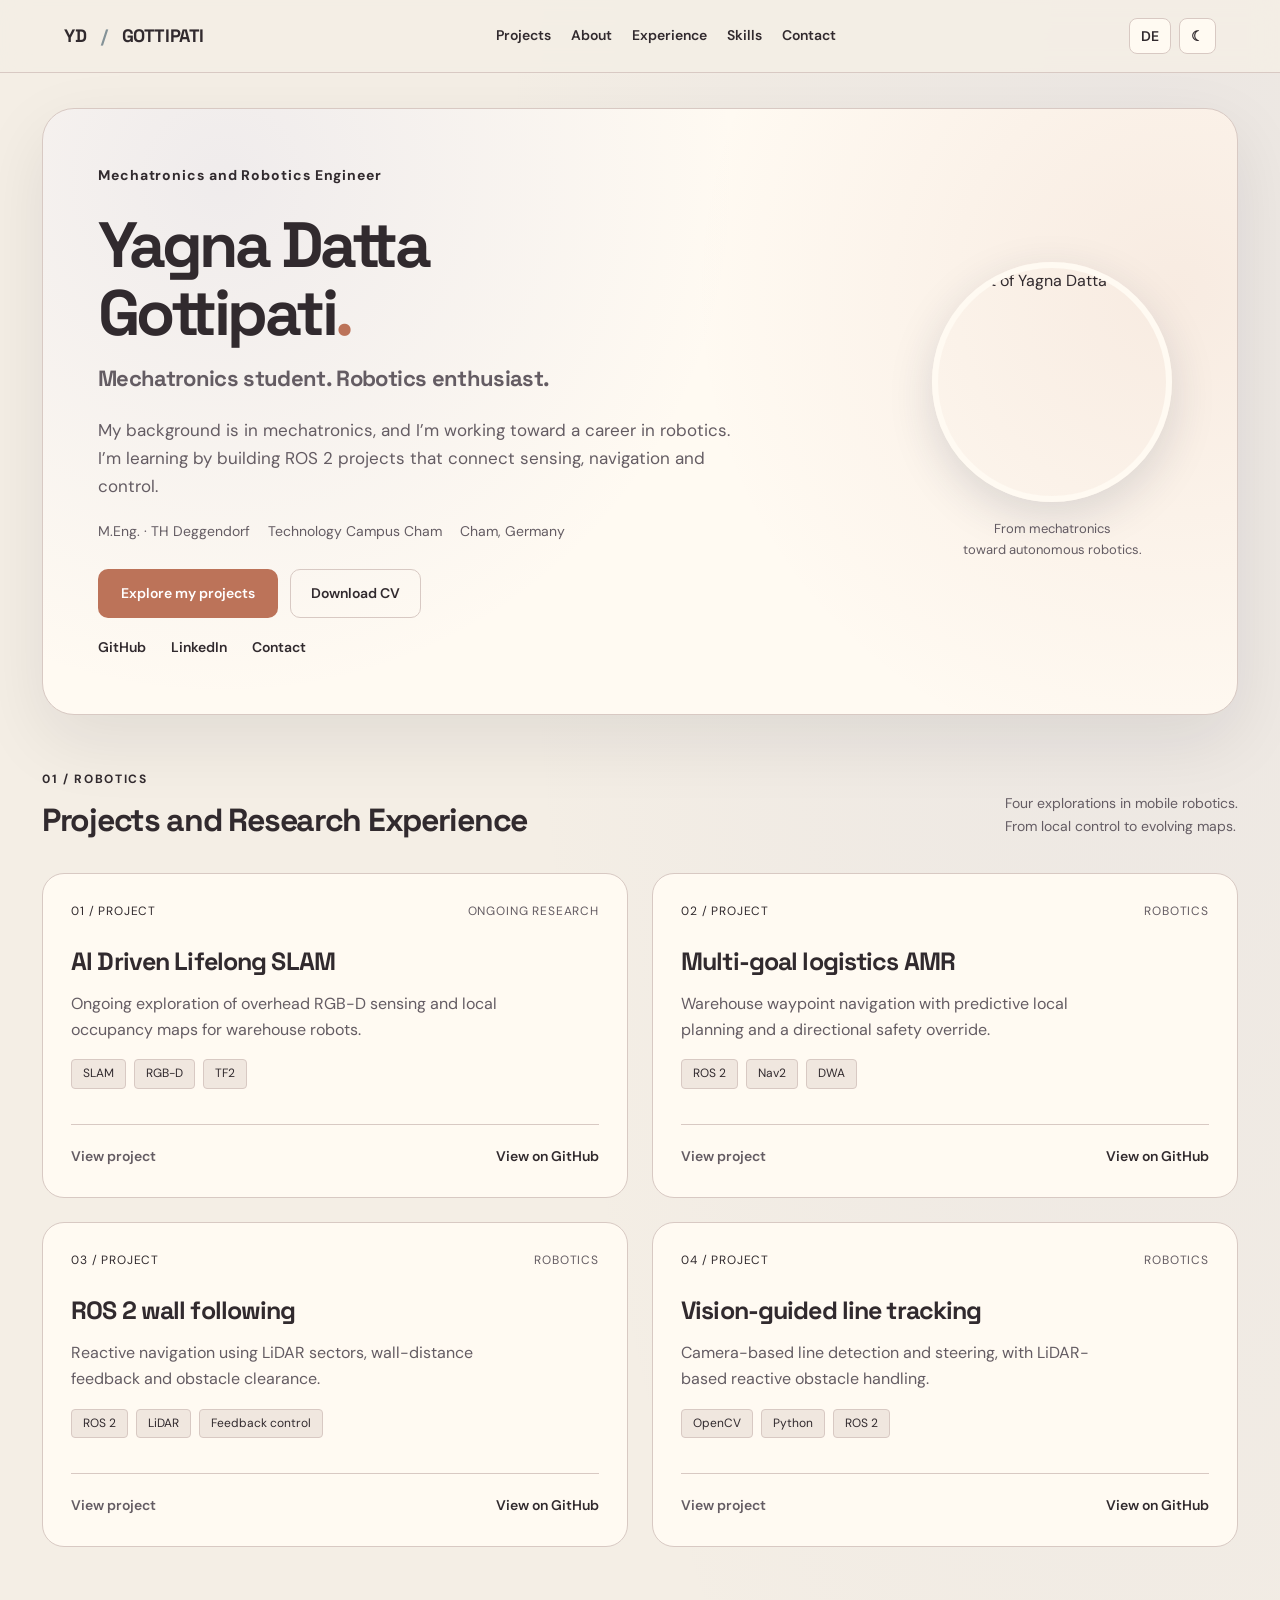
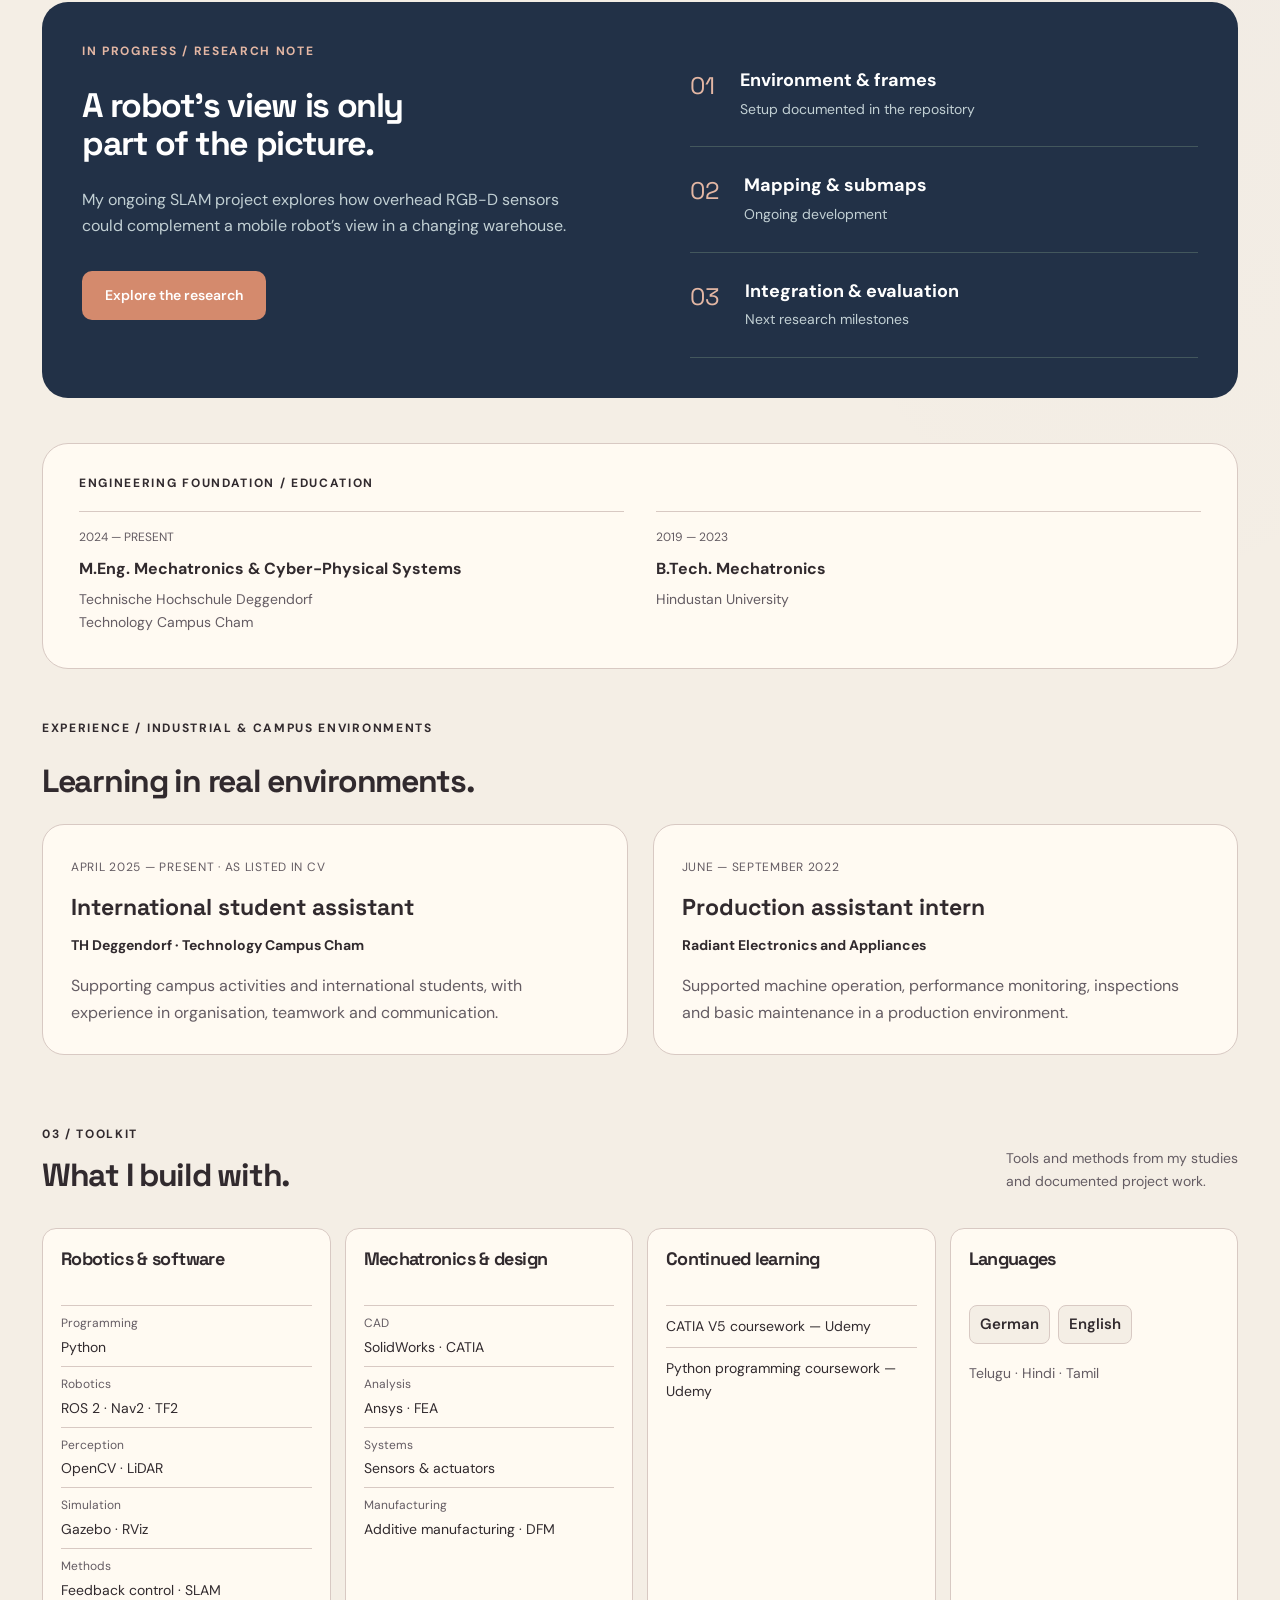
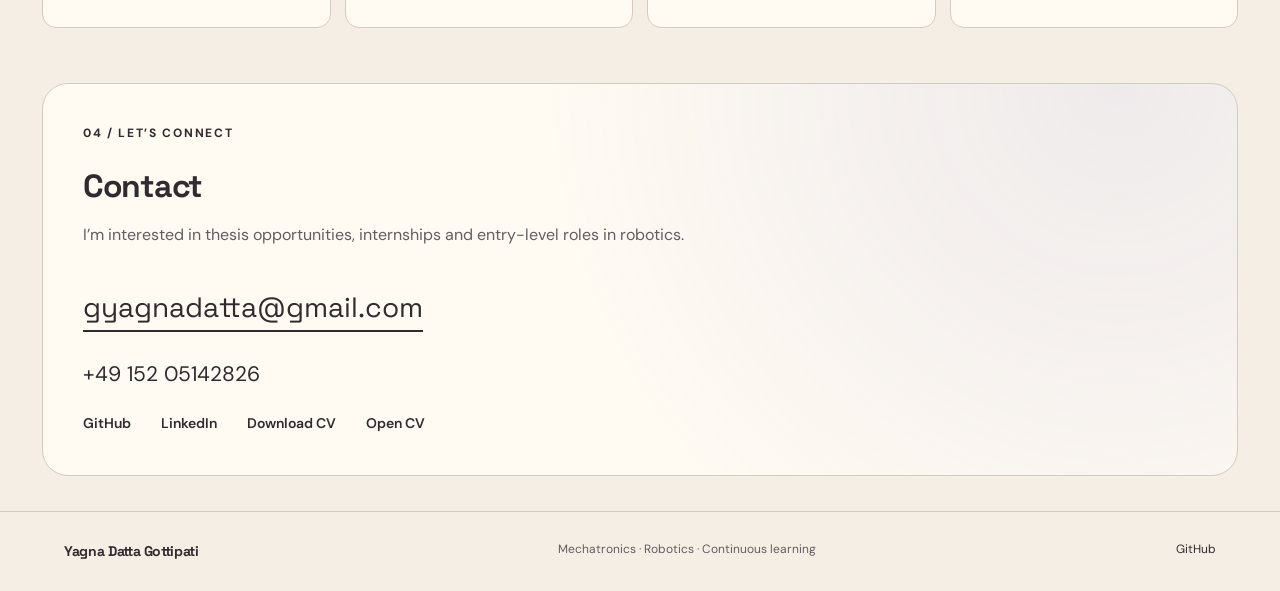
==== index.html @ 849a70ae "Add files via upload" ====
<!doctype html>
<html lang="en"><head><meta charset="utf-8"><meta name="viewport" content="width=device-width,initial-scale=1"><title>Mechatronics &amp; Robotics | Yagna Datta Gottipati</title><meta name="description" content="Mechatronics and robotics portfolio of Yagna Datta Gottipati. Explore ROS 2 navigation, vision-guided control and ongoing SLAM research."><link rel="stylesheet" href="/style.css"><link rel="icon" href="data:image/svg+xml,%3Csvg%20xmlns='http://www.w3.org/2000/svg'%20viewBox='0%200%2032%2032'%3E%3Crect%20width='32'%20height='32'%20rx='8'%20fill='%2318272c'/%3E%3Cpath%20d='M8%208l8%2010%208-10M16%2018v7'%20fill='none'%20stroke='%23b6f34b'%20stroke-width='3'/%3E%3C/svg%3E"></head><body><a class="skip" href="#main">Skip to content</a><header><a class="brand" href="/">YD<span> / </span>GOTTIPATI</a><nav aria-label="Main navigation"><a href="/#work">Projects</a><a href="/#about">About</a><a href="/#experience">Experience</a><a href="/#skills">Skills</a><a href="/#contact">Contact</a><a class="cv" href="/assets/yagna-datta-cv.pdf" download="Yagna-Datta-Gottipati-CV.pdf" target="_blank" rel="noopener">Download CV</a></nav><div class="preferences"><button type="button" id="language" aria-label="Switch language">DE</button><button type="button" id="theme" aria-label="Switch colour theme">☾</button></div></header><main id="main"><section class="hero" id="home"><div class="hero-copy"><p class="eyebrow">Mechatronics and Robotics Engineer</p><h1>Yagna Datta<br>Gottipati<span class="hero-period">.</span></h1><h2 class="role">Mechatronics student. Robotics enthusiast.</h2><p class="intro">My background is in mechatronics, and I’m working toward a career in robotics. I’m learning by building ROS 2 projects that connect sensing, navigation and control.</p><div class="hero-facts"><span>M.Eng. · TH Deggendorf</span><span>Technology Campus Cham</span><span>Cham, Germany</span></div><div class="hero-actions"><a class="button" href="#work">Explore my projects</a><a class="outline-button" href="/assets/yagna-datta-cv.pdf" download="Yagna-Datta-Gottipati-CV.pdf" target="_blank" rel="noopener">Download CV</a></div><div class="social-row"><a href="https://github.com/YAGNADATTA25" target="_blank" rel="noopener">GitHub</a><a href="https://de.linkedin.com/in/yagna-datta-gottipati-1091b8241" target="_blank" rel="noopener">LinkedIn</a><a href="#contact">Contact</a></div></div><div class="portrait-wrap"><div class="portrait-frame"><img class="portrait" src="/assets/portrait-new.jpg" alt="Portrait of Yagna Datta Gottipati"></div><p>From mechatronics<br>toward autonomous robotics.</p></div></section><section class="work section" id="work"><div class="section-head"><div><p class="eyebrow">01 / ROBOTICS</p><h2>Projects and Research Experience</h2></div><p>Four explorations in mobile robotics.<br>From local control to evolving maps.</p></div><div class="project-grid"><article class="project"><div class="project-top"><span class="number">01 / PROJECT</span><span class="kind">ONGOING RESEARCH</span></div><h3>AI Driven Lifelong SLAM</h3><p>Ongoing exploration of overhead RGB-D sensing and local occupancy maps for warehouse robots.</p><div class="tags"><span>SLAM</span><span>RGB-D</span><span>TF2</span></div><div class="project-bottom"><a class="project-detail-link" href="/lifelong-slam.html">View project</a><a class="github-link" href="https://github.com/YAGNADATTA25/lifelong-slam-ai-warehouse" target="_blank" rel="noopener">View on GitHub</a></div></article><article class="project"><div class="project-top"><span class="number">02 / PROJECT</span><span class="kind">ROBOTICS</span></div><h3>Multi-goal logistics AMR</h3><p>Warehouse waypoint navigation with predictive local planning and a directional safety override.</p><div class="tags"><span>ROS 2</span><span>Nav2</span><span>DWA</span></div><div class="project-bottom"><a class="project-detail-link" href="/logistics-amr.html">View project</a><a class="github-link" href="https://github.com/YAGNADATTA25/Multi-Goal-Logistics-AMR-with-Hybrid-Predictive-DWA-and-Directional-Safety-Reflex-Loops." target="_blank" rel="noopener">View on GitHub</a></div></article><article class="project"><div class="project-top"><span class="number">03 / PROJECT</span><span class="kind">ROBOTICS</span></div><h3>ROS 2 wall following</h3><p>Reactive navigation using LiDAR sectors, wall-distance feedback and obstacle clearance.</p><div class="tags"><span>ROS 2</span><span>LiDAR</span><span>Feedback control</span></div><div class="project-bottom"><a class="project-detail-link" href="/wall-following.html">View project</a><a class="github-link" href="https://github.com/YAGNADATTA25/ROS2-WALL-FOLLOWING-WITH-ASYMMETRIC-ANGULAR-SHEILDING" target="_blank" rel="noopener">View on GitHub</a></div></article><article class="project"><div class="project-top"><span class="number">04 / PROJECT</span><span class="kind">ROBOTICS</span></div><h3>Vision-guided line tracking</h3><p>Camera-based line detection and steering, with LiDAR-based reactive obstacle handling.</p><div class="tags"><span>OpenCV</span><span>Python</span><span>ROS 2</span></div><div class="project-bottom"><a class="project-detail-link" href="/line-tracking.html">View project</a><a class="github-link" href="https://github.com/YAGNADATTA25/autonomous-line-tracking-vision-robot" target="_blank" rel="noopener">View on GitHub</a></div></article></div></section><section class="research section"><div><p class="eyebrow">IN PROGRESS / RESEARCH NOTE</p><h2>A robot’s view is only<br>part of the picture.</h2><p>My ongoing SLAM project explores how overhead RGB-D sensors could complement a mobile robot’s view in a changing warehouse.</p><a class="button light" href="/lifelong-slam.html">Explore the research</a></div><div class="roadmap"><div><span>01</span><p><b>Environment &amp; frames</b><small>Setup documented in the repository</small></p></div><div><span>02</span><p><b>Mapping &amp; submaps</b><small>Ongoing development</small></p></div><div><span>03</span><p><b>Integration &amp; evaluation</b><small>Next research milestones</small></p></div></div></section><section class="about section education-only" id="about"><p class="eyebrow">ENGINEERING FOUNDATION / EDUCATION</p><div class="education"><div><span>2024 — PRESENT</span><b>M.Eng. Mechatronics &amp; Cyber-Physical Systems</b><p>Technische Hochschule Deggendorf<br>Technology Campus Cham</p></div><div><span>2019 — 2023</span><b>B.Tech. Mechatronics</b><p>Hindustan University</p></div></div></section><section class="experience section" id="experience"><p class="eyebrow">EXPERIENCE / INDUSTRIAL &amp; CAMPUS ENVIRONMENTS</p><h2>Learning in real environments.</h2><div class="experience-grid"><article><span class="experience-date">APRIL 2025 — PRESENT · AS LISTED IN CV</span><h3>International student assistant</h3><b>TH Deggendorf · Technology Campus Cham</b><p>Supporting campus activities and international students, with experience in organisation, teamwork and communication.</p></article><article><span class="experience-date">JUNE — SEPTEMBER 2022</span><h3>Production assistant intern</h3><b>Radiant Electronics and Appliances</b><p>Supported machine operation, performance monitoring, inspections and basic maintenance in a production environment.</p></article></div></section><section class="skills section" id="skills"><div class="section-head"><div><p class="eyebrow">03 / TOOLKIT</p><h2>What I build with.</h2></div><p>Tools and methods from my studies<br>and documented project work.</p></div><div class="skill-grid"><div><h3>Robotics &amp; software</h3><dl class="tool-list"><div><dt>Programming</dt><dd>Python</dd></div><div><dt>Robotics</dt><dd>ROS 2 · Nav2 · TF2</dd></div><div><dt>Perception</dt><dd>OpenCV · LiDAR</dd></div><div><dt>Simulation</dt><dd>Gazebo · RViz</dd></div><div><dt>Methods</dt><dd>Feedback control · SLAM</dd></div></dl></div><div><h3>Mechatronics &amp; design</h3><dl class="tool-list"><div><dt>CAD</dt><dd>SolidWorks · CATIA</dd></div><div><dt>Analysis</dt><dd>Ansys · FEA</dd></div><div><dt>Systems</dt><dd>Sensors &amp; actuators</dd></div><div><dt>Manufacturing</dt><dd>Additive manufacturing · DFM</dd></div></dl></div><div><h3>Continued learning</h3><ul class="learning-list"><li>CATIA V5 coursework — Udemy</li><li>Python programming coursework — Udemy</li></ul></div><div><h3>Languages</h3><div class="primary-languages"><span>German</span><span>English</span></div><p class="other-languages">Telugu · Hindi · Tamil</p></div></div></section><section class="contact section" id="contact"><p class="eyebrow">04 / LET’S CONNECT</p><h2>Contact</h2><p>I’m interested in thesis opportunities, internships and entry-level roles in robotics.</p><a class="email" href="mailto:gyagnadatta@gmail.com">gyagnadatta@gmail.com</a><a class="phone" href="tel:+4915205142826">+49 152 05142826</a><div class="contact-links"><a href="https://github.com/YAGNADATTA25" target="_blank" rel="noopener">GitHub</a><a href="https://de.linkedin.com/in/yagna-datta-gottipati-1091b8241" target="_blank" rel="noopener">LinkedIn</a><a href="/assets/yagna-datta-cv.pdf" download="Yagna-Datta-Gottipati-CV.pdf" target="_blank" rel="noopener">Download CV</a><a href="/assets/yagna-datta-cv.pdf" target="_blank" rel="noopener">Open CV</a></div></section></main><footer><a class="brand" href="/">Yagna Datta Gottipati</a><span>Mechatronics · Robotics · Continuous learning</span><a href="https://github.com/YAGNADATTA25" target="_blank" rel="noopener">GitHub</a></footer><script src="/preferences.js"></script></body></html>
---- style.css ----
@import url('https://fonts.googleapis.com/css2?family=DM+Sans:wght@400;500;600;700&family=Space+Grotesk:wght@400;500;600;700&display=swap');
:root{--ink:#18272c;--muted:#536369;--lime:#b6f34b;--line:#d6dfe1;--paper:#f8fafb}*{box-sizing:border-box}html{scroll-behavior:smooth;scroll-padding-top:90px}body{margin:0;background:var(--paper);color:var(--ink);font:16px/1.65 'DM Sans',sans-serif}a{color:inherit;text-decoration:none}a:focus-visible,video:focus-visible{outline:3px solid #528800;outline-offset:6px}h1,h2,h3,.brand{font-family:'Space Grotesk',sans-serif}h1,h2,h3,p{margin-top:0}header{display:flex;align-items:center;justify-content:space-between;padding:25px 5%;border-bottom:1px solid var(--line);background:var(--paper)}.brand{font-weight:700;letter-spacing:-.04em;font-size:18px}.brand span{color:#849297;margin:0 10px}nav{display:flex;gap:30px;align-items:center;font-size:14px;font-weight:600}nav a:hover,.text-link:hover,.contact-links a:hover{color:#527d15}.cv{border:1px solid var(--ink);padding:10px 18px;border-radius:5px}.hero{display:grid;grid-template-columns:1.05fr 1fr;gap:7%;padding:65px 5% 55px;max-width:1600px;margin:auto}.eyebrow{font-size:12px;letter-spacing:.14em;font-weight:700;margin-bottom:25px}.hero h1{font-size:clamp(64px,7.2vw,116px);line-height:.97;letter-spacing:-.075em;margin:0 0 30px}.hero h1 span{background:var(--lime);padding:0 13px 6px;margin-left:-13px}.intro{max-width:460px;color:var(--muted);font-size:18px}.hero-actions{display:flex;gap:28px;align-items:center;margin:30px 0}.button{display:inline-block;background:var(--ink);color:white;padding:13px 23px;border-radius:5px;font-size:14px;font-weight:600}.button:hover{background:#34474e}.text-link{font-size:14px;font-weight:600;border-bottom:1px solid}.location{font-size:13px;color:var(--muted);margin:30px 0 0}.hero-media{align-self:center;border:1px solid var(--line);background:#fff;border-radius:8px;overflow:hidden;transform:rotate(-2deg);box-shadow:12px 16px 0 #e8eef0}.media-label,.media-foot{display:flex;justify-content:space-between;font-size:12px;letter-spacing:.06em;font-weight:600;padding:18px}.image-link{display:block;position:relative}.image-link img{display:block;width:100%;aspect-ratio:1.3;object-fit:cover}.image-caption{background:var(--ink);color:white;display:flex;justify-content:space-between;gap:10px;padding:17px;font-size:14px}.image-caption b{font-size:12px;color:var(--lime)}.discipline-strip{border-top:1px solid var(--line);border-bottom:1px solid var(--line);display:flex;justify-content:space-around;gap:20px;padding:20px 5%;font-size:12px;font-weight:700;letter-spacing:.13em}.section{padding:85px 5%;max-width:1600px;margin:auto}.section-head{display:flex;justify-content:space-between;align-items:end;margin-bottom:35px;gap:30px}.section-head .eyebrow{margin-bottom:13px}h2{font-size:clamp(32px,4vw,54px);line-height:1.1;letter-spacing:-.055em;margin-bottom:25px}.section-head h2{margin-bottom:0}.section-head>p{font-size:15px;color:var(--muted);margin:0}.project-grid{display:grid;grid-template-columns:1fr 1fr;gap:24px}.project{padding:32px;background:white;border:1px solid var(--line);border-radius:7px;transition:transform .2s,border-color .2s}.project:hover{transform:translateY(-5px);border-color:var(--ink)}.project-top{display:flex;justify-content:space-between;gap:15px;font-size:12px;letter-spacing:.07em;margin-bottom:45px}.kind{color:var(--muted)}.project h3{font-size:32px;line-height:1.15;letter-spacing:-.05em;margin-bottom:15px}.project>p{color:var(--muted);max-width:440px}.tags{display:flex;flex-wrap:wrap;gap:8px}.tags span{font-size:12px;padding:4px 11px;background:#eef3f4;border-radius:4px}.project-bottom{display:flex;justify-content:space-between;gap:15px;border-top:1px solid var(--line);margin-top:35px;padding-top:20px;font-size:14px}.project-bottom>span{white-space:nowrap}.research{background:var(--ink);color:white;display:grid;grid-template-columns:1.1fr 1fr;gap:12%;max-width:none}.research .eyebrow{color:var(--lime)}.research p:not(.eyebrow){color:#c2d0d4;max-width:490px}.light{background:var(--lime);color:var(--ink);margin-top:15px}.light:hover{background:#c9ff79}.roadmap{align-self:center}.roadmap>div{display:flex;gap:25px;padding:24px 0;border-bottom:1px solid #43575d}.roadmap>div>span{color:var(--lime);font-family:'Space Grotesk';font-size:24px}.roadmap p{margin:0}.roadmap b{display:block;color:white;font-size:18px}.roadmap small{font-size:14px}.about{display:grid;grid-template-columns:1fr 1fr;gap:8%;border-bottom:1px solid var(--line)}.about h2 span{color:#657980}.large-copy{font-size:20px;line-height:1.6}.about p:not(.large-copy):not(.eyebrow){color:var(--muted)}.education{margin-top:35px}.education>div{padding:18px 0;border-top:1px solid var(--line)}.education span{display:block;font-size:12px;color:var(--muted);margin-bottom:8px}.education b{display:block;font-size:16px}.education p{font-size:14px;margin:5px 0 0}.skill-grid{display:grid;grid-template-columns:repeat(3,1fr);gap:35px}.skill-grid>div{border-top:2px solid var(--ink);padding-top:22px}.skill-grid h3{font-size:21px;letter-spacing:-.035em}.skill-grid p{color:var(--muted);font-size:15px}.contact{background:#e9f0f2;max-width:none}.contact h2{font-size:clamp(42px,5.5vw,78px)}.contact h2 span{color:#60787e}.contact>p:not(.eyebrow){color:var(--muted)}.email{display:inline-block;font-family:'Space Grotesk';font-size:clamp(19px,3vw,35px);border-bottom:2px solid var(--ink);margin:20px 0}.contact-links{display:flex;gap:30px;margin-top:20px;font-size:14px;font-weight:600}footer{padding:28px 5%;display:flex;justify-content:space-between;gap:20px;font-size:12px;border-top:1px solid var(--line)}footer .brand{font-size:14px}footer>span{color:var(--muted)}.skip{position:absolute;top:-100px}.skip:focus{top:10px;left:10px;background:white;z-index:10;padding:15px}.detail{max-width:1200px;margin:auto;padding:50px 5% 70px}.back{display:inline-block;font-size:14px;border-bottom:1px solid;margin-bottom:60px}.detail h1{font-size:clamp(48px,6vw,82px);line-height:1.05;letter-spacing:-.065em;max-width:800px}.detail-intro{font-size:22px;max-width:760px;color:var(--muted)}.detail-body{display:grid;grid-template-columns:1.5fr 1fr;gap:10%;margin:65px 0}.detail-body h2,.demo h2,.note h2{font-size:30px;margin-top:35px}.detail-body p,.note p{color:var(--muted)}aside{align-self:start;background:#e9f0f2;padding:28px;border-radius:6px}aside h3{font-size:23px;line-height:1.2}.pipeline{padding:30px 0;border-block:1px solid var(--line)}.pipeline>div{display:grid;grid-template-columns:repeat(4,1fr);gap:15px}.pipeline>div>div{background:var(--ink);color:white;padding:20px;border-radius:4px}.pipeline span{display:block;color:var(--lime);font-size:12px;margin-bottom:15px}.pipeline b{font-size:14px}.demo{margin-top:50px}.demo video{width:100%;max-height:650px;background:var(--ink);border-radius:6px}.demo p{font-size:14px;color:var(--muted)}.note{max-width:750px;padding:25px 0}.detail-next{border-top:1px solid var(--line);margin-top:40px;padding-top:25px;font-weight:600}@media(prefers-reduced-motion:reduce){html{scroll-behavior:auto}.project{transition:none}}@media(min-width:1600px){.research,.contact{padding-inline:calc((100vw - 1440px)/2)}}@media(max-width:800px){header{padding:20px 5%;align-items:start;gap:15px}nav{gap:15px;flex-wrap:wrap;justify-content:end}.brand{font-size:14px;white-space:nowrap}.brand span{margin:0 3px}.cv{padding:6px 10px}.hero{grid-template-columns:1fr;padding-top:45px;gap:40px}.hero h1{font-size:80px}.hero-media{max-width:600px;width:95%;margin:auto;transform:none}.discipline-strip{flex-wrap:wrap;font-size:11px;gap:15px}.section{padding-block:55px}.section-head{display:block}.section-head>p{margin-top:20px}.project-grid,.research,.about,.detail-body{grid-template-columns:1fr}.project h3{font-size:29px}.project{padding:24px}.project-top{margin-bottom:30px}.project-bottom{font-size:12px}.research{gap:30px}.about{gap:20px}.skill-grid{grid-template-columns:1fr;gap:20px}.contact h2{font-size:48px}footer{flex-wrap:wrap}.detail-body{gap:20px;margin-top:35px}.pipeline>div{grid-template-columns:1fr 1fr}.detail h1{font-size:48px}.detail-intro{font-size:19px}}@media(max-width:400px){nav{font-size:12px;gap:10px}nav .cv{width:100%;text-align:center}.hero h1{font-size:68px}.media-label,.media-foot{font-size:10px}.image-caption{flex-direction:column}.project-bottom{flex-direction:column}.contact-links{gap:20px}}
/* Portrait-led design, adapted from the supplied reference. */
:root{--ink:#312a2e;--muted:#645c63;--lime:#bc7359;--line:#d8c9c3;--paper:#f4eee5;--surface:#fffaf2}body{background:radial-gradient(ellipse at 90% 5%,#8a8ec415,transparent 40%),var(--paper)}header{position:sticky;top:0;z-index:10;padding:18px max(5%,calc((100vw - 1200px)/2));background:color-mix(in srgb,var(--paper) 92%,transparent);backdrop-filter:blur(14px);gap:25px}.brand{letter-spacing:-.025em}nav{gap:20px}nav .cv{display:none}.preferences{display:flex;gap:8px}.preferences button{font:600 14px 'DM Sans';border:1px solid var(--line);background:var(--surface);color:var(--ink);padding:8px 11px;border-radius:8px;cursor:pointer}.preferences button:hover{border-color:var(--lime)}main:not(.detail){max-width:1240px;margin:auto;padding:35px 22px}.hero{grid-template-columns:1fr 260px;gap:50px;padding:55px;max-width:1200px;border:1px solid var(--line);border-radius:32px;box-shadow:0 25px 70px #12172216;background:radial-gradient(circle at 15% 12%,#8a8ec422,transparent 45%),radial-gradient(circle at 95% 30%,#bc73591c,transparent 40%),var(--surface)}.hero h1{font-size:clamp(44px,5vw,68px);line-height:1.06;letter-spacing:-.055em;margin-bottom:15px}.hero h1 span{background:none;padding:0;margin:0;color:var(--lime)}.role{font-size:22px;letter-spacing:-.03em;line-height:1.4;color:var(--muted);margin-bottom:22px}.intro{max-width:650px;font-size:17px}.hero-facts{display:flex;flex-wrap:wrap;gap:8px 18px;color:var(--muted);font-size:14px;margin-top:20px}.hero-actions{gap:12px;margin:26px 0 18px}.button{background:var(--lime);border-radius:10px}.button:hover{background:#a7624b}.outline-button{font-size:14px;font-weight:600;padding:12px 20px;border:1px solid var(--line);border-radius:10px}.social-row{display:flex;gap:25px;font-size:14px;font-weight:600}.portrait-wrap{align-self:center;text-align:center}.portrait{width:210px;height:210px;border-radius:50%;object-fit:cover;border:7px solid var(--surface);box-shadow:0 14px 45px #22314726}.portrait-wrap p{font-size:14px;color:var(--muted);margin:22px 0 0}.section{padding:55px 0;max-width:1200px}.section-head h2,h2{font-size:32px;letter-spacing:-.04em}.section-head>p{font-size:14px}.project{background:var(--surface);border-radius:22px;overflow:hidden;padding:28px}.project h3{font-size:25px;letter-spacing:-.035em}.project-top{margin-bottom:25px}.project-bottom{font-size:14px}.project-image{width:calc(100% + 56px);height:210px;object-fit:cover;margin:-28px -28px 25px}.tags span{background:#f0e7df;color:var(--ink);border:1px solid var(--line)}.research{padding:40px;border-radius:26px;background:#223147;margin:10px 0 45px;gap:50px}.research h2{font-size:34px}.research .eyebrow,.roadmap>div>span{color:#e4b7a4}.research .light{background:#d48a6d;color:#fff}.about{padding:40px;background:var(--surface);border:1px solid var(--line);border-radius:26px;gap:40px}.about h2{font-size:31px}.about h2 span{color:var(--lime)}.large-copy{font-size:18px}.experience{padding:50px 0 15px}.experience-grid{display:grid;grid-template-columns:1fr 1fr;gap:25px}.experience-grid article{background:var(--surface);padding:28px;border:1px solid var(--line);border-radius:22px}.experience-date{font-size:12px;color:var(--muted);letter-spacing:.06em}.experience-grid h3{font-size:23px;margin:15px 0 10px;line-height:1.2}.experience-grid b{font-size:14px}.experience-grid p{color:var(--muted);margin:15px 0 0}.skill-grid>div{background:var(--surface);padding:25px;border:1px solid var(--line);border-radius:18px}.skill-grid h3{font-size:21px}.contact{padding:40px;border:1px solid var(--line);border-radius:26px;background:radial-gradient(circle at 90% 0,#8a8ec425,transparent 50%),var(--surface)}.contact h2{font-size:42px}.contact h2 span{color:var(--lime)}.email{font-size:28px}.detail aside{background:var(--surface);border:1px solid var(--line);border-radius:18px}.pipeline>div>div{background:#223147}.pipeline span{color:#e4b7a4}html[data-theme=dark]{--ink:#f2eadf;--muted:#c3bdba;--lime:#d48a6d;--line:#334053;--paper:#101723;--surface:#182130;color-scheme:dark}html[data-theme=dark] .tags span{background:#1f2938}html[data-theme=dark] .contact h2 span,html[data-theme=dark] .about h2 span{color:#d48a6d}html[data-theme=dark] .button:hover{background:#a7624b}@media(max-width:1000px){header{flex-wrap:wrap;gap:12px}header nav{order:3;width:100%;justify-content:center;gap:25px}.preferences{margin-left:auto}.hero{grid-template-columns:1fr 200px;padding:38px;gap:25px}.portrait{width:180px;height:180px}}@media(max-width:700px){main:not(.detail){padding:22px 16px}.hero{display:flex;flex-direction:column-reverse;padding:30px 24px;gap:25px}.portrait-wrap p{display:none}.portrait{width:150px;height:150px}.hero h1{font-size:44px}.hero .eyebrow{font-size:11px;line-height:1.7}.hero-actions{flex-wrap:wrap}.hero-facts{display:block}.hero-facts span{display:block}.section{padding:40px 0}.about,.research,.contact{padding:28px;margin-block:20px}.experience-grid{grid-template-columns:1fr}.contact h2{font-size:36px}.email{font-size:20px}header nav{gap:16px;font-size:13px}.preferences button{padding:6px 10px}.project-bottom{flex-direction:column}.skill-grid{gap:16px}.portrait-wrap{align-self:center}.hero-copy{width:100%}}
.portrait{object-position:center 20%;height:230px;width:230px}.project{cursor:default}.project:hover{transform:none}.project-bottom a{font-weight:600;border-bottom:1px solid transparent}.project-bottom a:hover{border-color:currentColor;color:var(--lime)}.project-detail-link{color:var(--muted)}.education-panel{align-self:start}.education-panel .education{margin-top:0}.tool-list{margin:0}.tool-list>div{padding:12px 0;border-top:1px solid var(--line)}.tool-list dt{font-size:13px;color:var(--muted);margin-bottom:5px}.tool-list dd{font-size:16px;margin:0;line-height:1.5}.skill-grid{grid-template-columns:1fr 1fr}.learning-list{list-style:none;padding:0;margin:0}.learning-list li{padding:12px 0;border-top:1px solid var(--line);font-size:16px}.primary-languages{display:flex;gap:12px;flex-wrap:wrap}.primary-languages span{background:var(--paper);border:1px solid var(--line);border-radius:8px;padding:10px 18px;font-size:18px;font-weight:600}.other-languages{margin:18px 0 0}.phone{display:block;font-size:21px;width:fit-content;margin:5px 0 20px}.phone:hover{color:var(--lime)}.project-context{color:var(--muted);font-size:16px;max-width:760px}.contact-links{flex-wrap:wrap}@media(max-width:700px){.skill-grid{grid-template-columns:1fr}.portrait{width:170px;height:170px}}
/* Final layout refinements */
.hero .eyebrow{font-size:14px;letter-spacing:.065em;text-transform:none}.portrait{display:block;width:230px;height:auto;aspect-ratio:896/1195;object-fit:contain;object-position:center;border-radius:22px;border:6px solid var(--surface);margin:auto}.portrait-wrap p{font-size:13px;margin-top:16px}.education-only{display:block;padding:30px 36px}.education-only .eyebrow{margin-bottom:18px}.education-only .education{display:grid;grid-template-columns:1fr 1fr;gap:32px;margin:0}.education-only .education>div{padding:16px 0 4px}.skill-grid{grid-template-columns:repeat(4,minmax(0,1fr));gap:14px}.skill-grid>div{padding:18px;border-radius:14px}.skill-grid h3{font-size:18px;line-height:1.3;min-height:46px;margin-bottom:12px}.tool-list>div{padding:8px 0}.tool-list dt{font-size:12px;margin-bottom:3px}.tool-list dd{font-size:14px}.learning-list li{font-size:14px;padding:9px 0}.primary-languages{gap:8px}.primary-languages span{font-size:15px;padding:6px 10px}.skill-grid .other-languages{font-size:14px}.contact h2{font-size:32px;margin-bottom:18px}.research{margin-top:0}.project-grid{align-items:stretch}@media(max-width:1000px){.skill-grid{grid-template-columns:repeat(2,minmax(0,1fr))}.skill-grid h3{min-height:0}.portrait{width:195px}}@media(max-width:700px){.portrait{width:180px;height:auto}.education-only{padding:24px}.education-only .education{grid-template-columns:1fr;gap:12px}.hero .eyebrow{font-size:13px}.skill-grid{grid-template-columns:repeat(2,minmax(0,1fr))}.skill-grid>div{padding:16px}.skill-grid h3{font-size:17px}}@media(max-width:430px){.skill-grid{grid-template-columns:1fr}.skill-grid h3{min-height:0}}
.portrait-frame{position:relative;width:240px;aspect-ratio:1;border-radius:50%;overflow:hidden;margin:0 auto;border:6px solid var(--surface);box-shadow:0 14px 45px #22314726}.portrait-frame .portrait{position:absolute;top:0;left:-22.58%;width:144.516%;max-width:none;height:auto;aspect-ratio:auto;object-fit:initial;object-position:initial;border:0;border-radius:0;margin:0;box-shadow:none}@media(max-width:1000px){.portrait-frame{width:210px}}@media(max-width:700px){.portrait-frame{width:190px}}
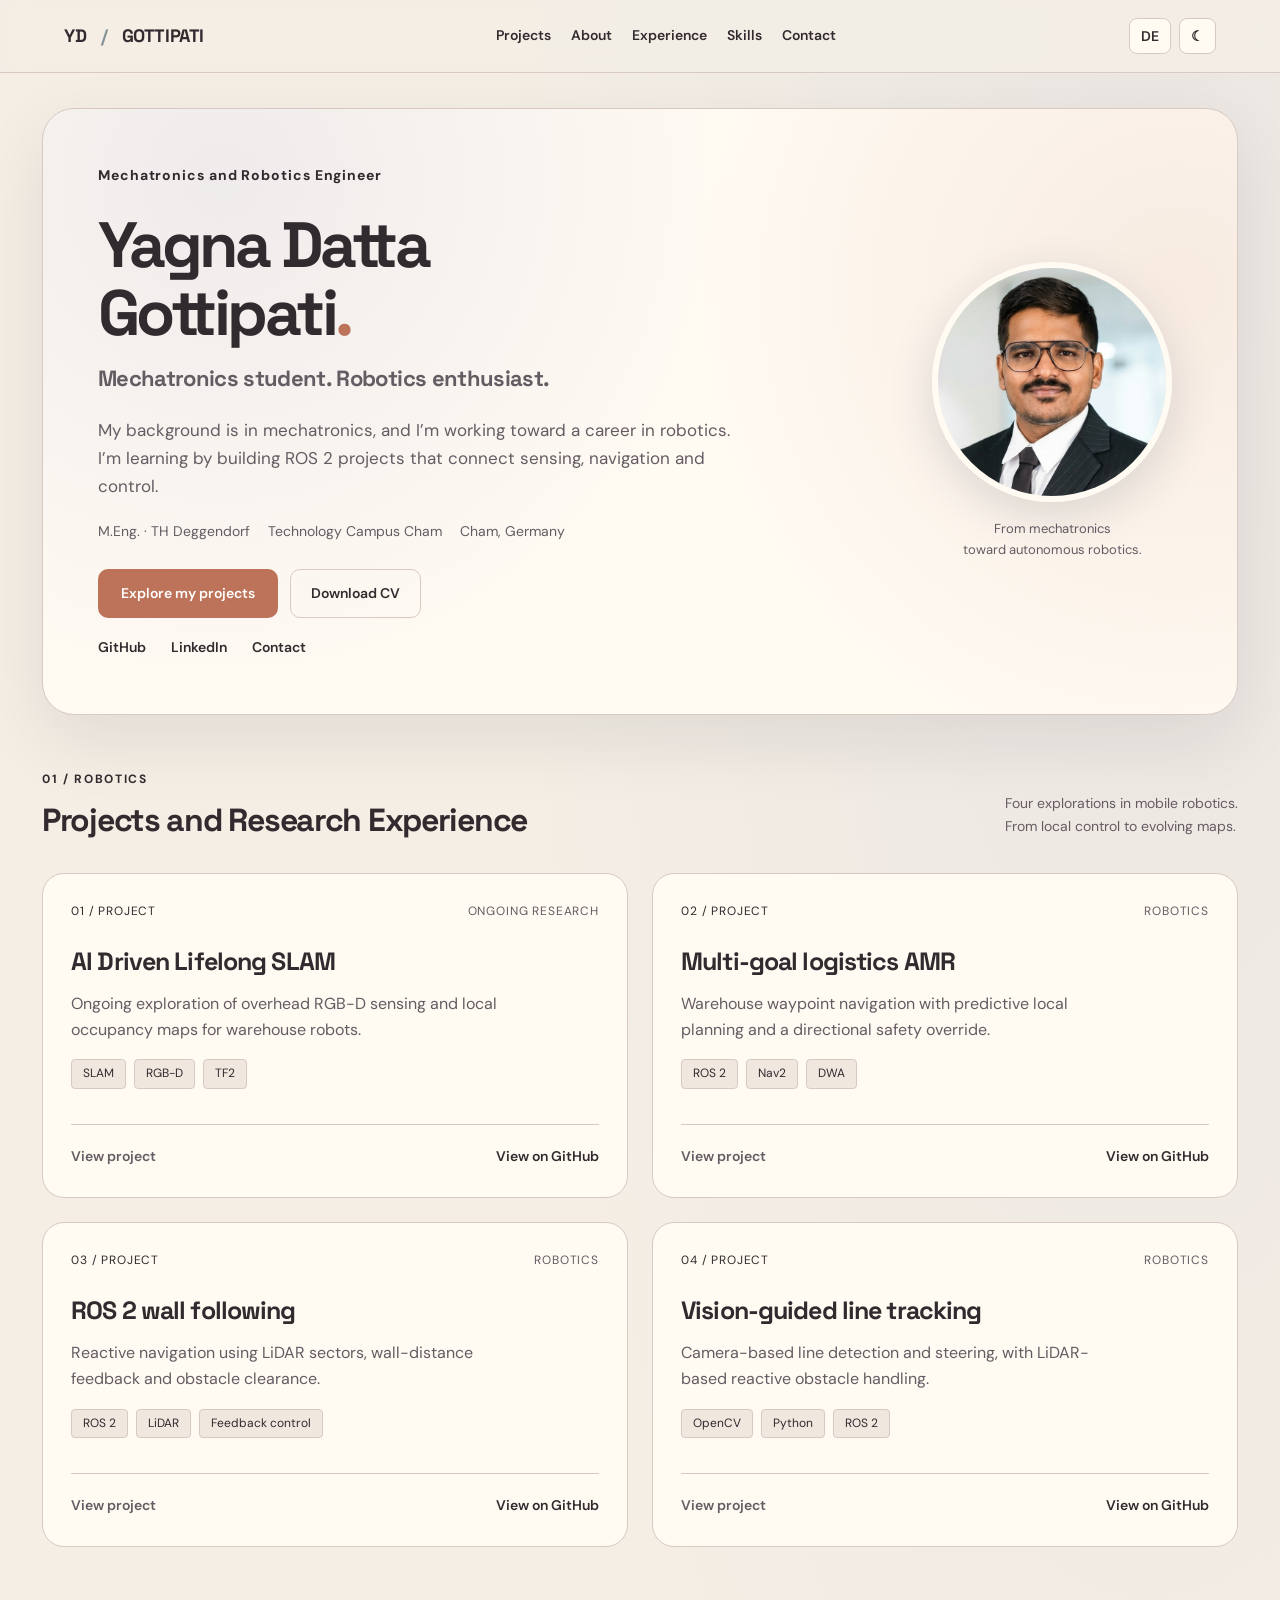
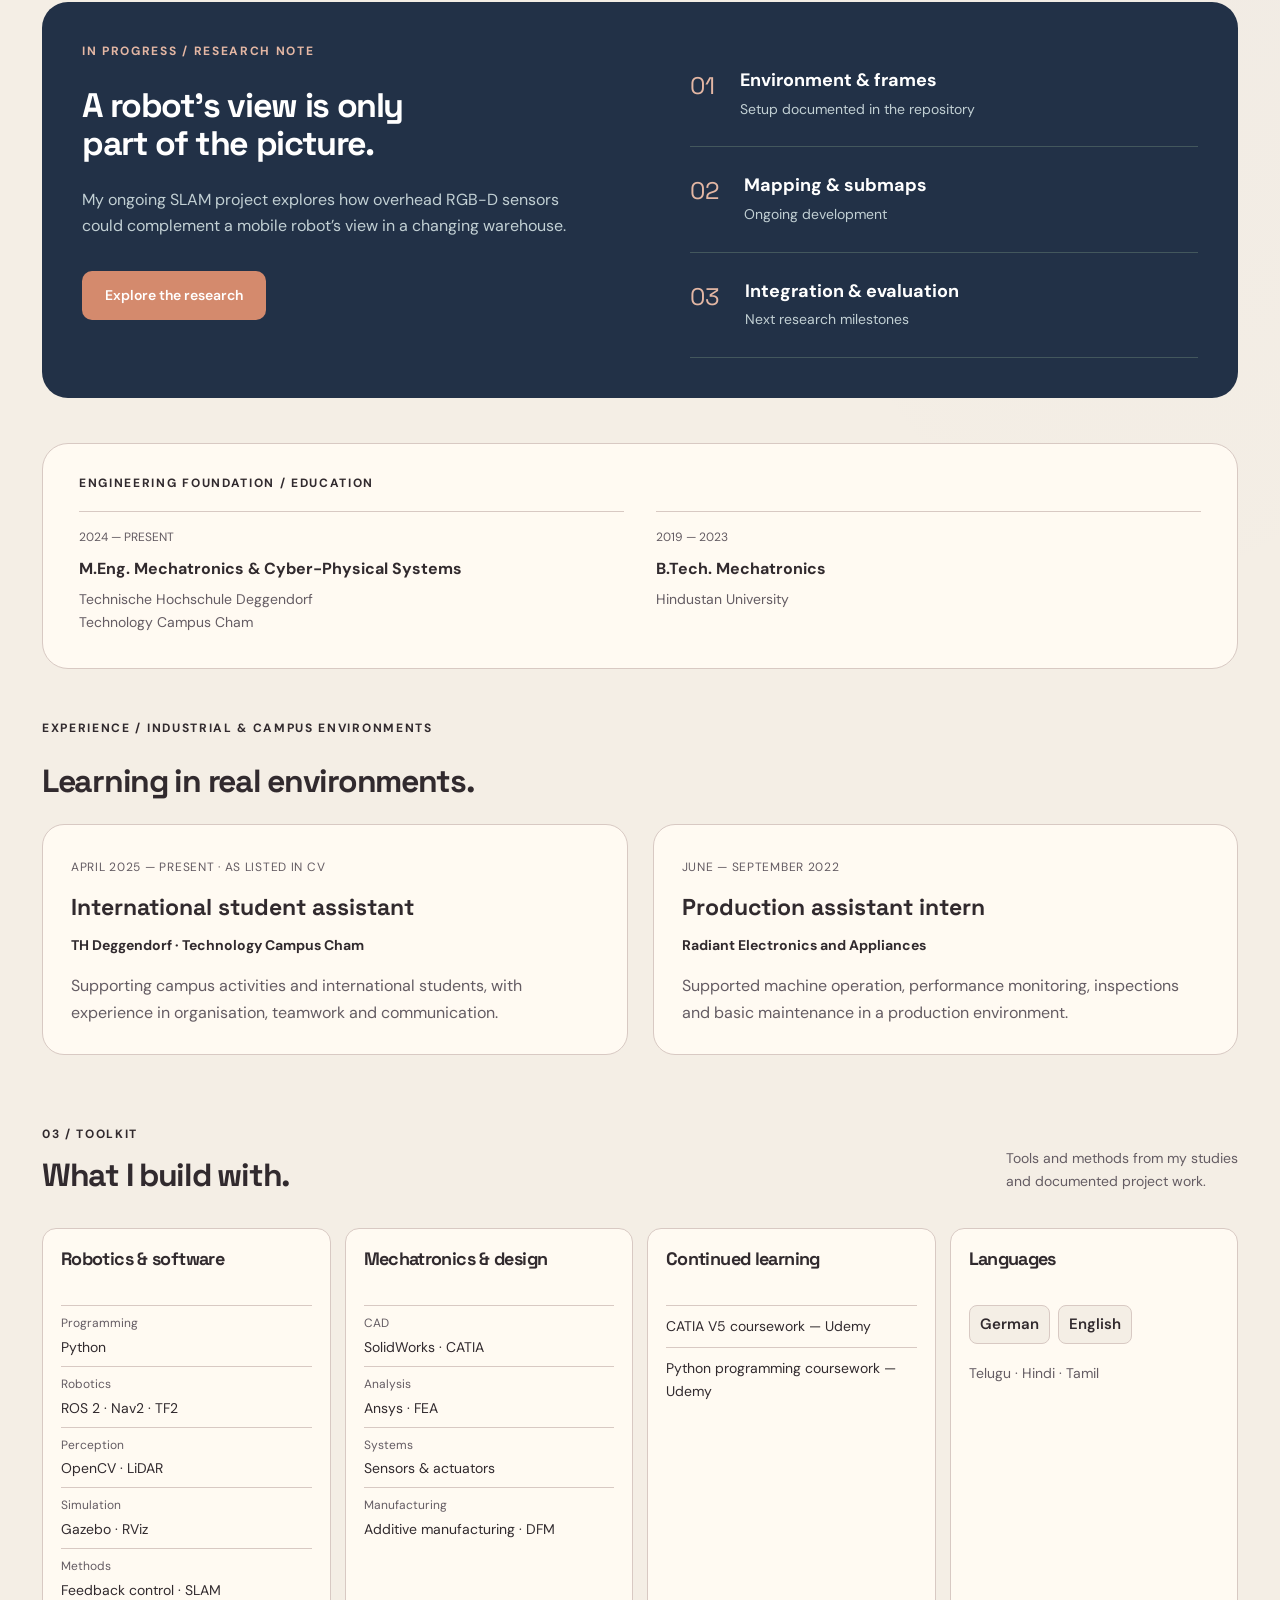
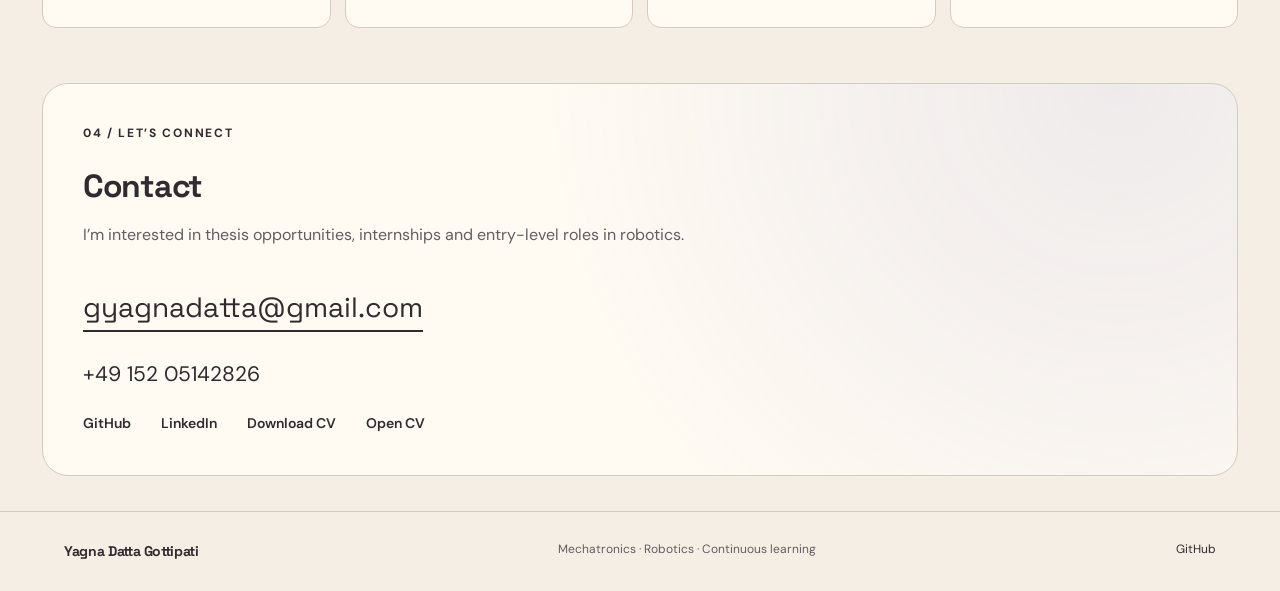
==== commit 49697fd9: "Fix media and CV links for uploaded file locations" ====
--- a/index.html
+++ b/index.html
@@ -1,2 +1,2 @@
 <!doctype html>
-<html lang="en"><head><meta charset="utf-8"><meta name="viewport" content="width=device-width,initial-scale=1"><title>Mechatronics &amp; Robotics | Yagna Datta Gottipati</title><meta name="description" content="Mechatronics and robotics portfolio of Yagna Datta Gottipati. Explore ROS 2 navigation, vision-guided control and ongoing SLAM research."><link rel="stylesheet" href="/style.css"><link rel="icon" href="data:image/svg+xml,%3Csvg%20xmlns='http://www.w3.org/2000/svg'%20viewBox='0%200%2032%2032'%3E%3Crect%20width='32'%20height='32'%20rx='8'%20fill='%2318272c'/%3E%3Cpath%20d='M8%208l8%2010%208-10M16%2018v7'%20fill='none'%20stroke='%23b6f34b'%20stroke-width='3'/%3E%3C/svg%3E"></head><body><a class="skip" href="#main">Skip to content</a><header><a class="brand" href="/">YD<span> / </span>GOTTIPATI</a><nav aria-label="Main navigation"><a href="/#work">Projects</a><a href="/#about">About</a><a href="/#experience">Experience</a><a href="/#skills">Skills</a><a href="/#contact">Contact</a><a class="cv" href="/assets/yagna-datta-cv.pdf" download="Yagna-Datta-Gottipati-CV.pdf" target="_blank" rel="noopener">Download CV</a></nav><div class="preferences"><button type="button" id="language" aria-label="Switch language">DE</button><button type="button" id="theme" aria-label="Switch colour theme">☾</button></div></header><main id="main"><section class="hero" id="home"><div class="hero-copy"><p class="eyebrow">Mechatronics and Robotics Engineer</p><h1>Yagna Datta<br>Gottipati<span class="hero-period">.</span></h1><h2 class="role">Mechatronics student. Robotics enthusiast.</h2><p class="intro">My background is in mechatronics, and I’m working toward a career in robotics. I’m learning by building ROS 2 projects that connect sensing, navigation and control.</p><div class="hero-facts"><span>M.Eng. · TH Deggendorf</span><span>Technology Campus Cham</span><span>Cham, Germany</span></div><div class="hero-actions"><a class="button" href="#work">Explore my projects</a><a class="outline-button" href="/assets/yagna-datta-cv.pdf" download="Yagna-Datta-Gottipati-CV.pdf" target="_blank" rel="noopener">Download CV</a></div><div class="social-row"><a href="https://github.com/YAGNADATTA25" target="_blank" rel="noopener">GitHub</a><a href="https://de.linkedin.com/in/yagna-datta-gottipati-1091b8241" target="_blank" rel="noopener">LinkedIn</a><a href="#contact">Contact</a></div></div><div class="portrait-wrap"><div class="portrait-frame"><img class="portrait" src="/assets/portrait-new.jpg" alt="Portrait of Yagna Datta Gottipati"></div><p>From mechatronics<br>toward autonomous robotics.</p></div></section><section class="work section" id="work"><div class="section-head"><div><p class="eyebrow">01 / ROBOTICS</p><h2>Projects and Research Experience</h2></div><p>Four explorations in mobile robotics.<br>From local control to evolving maps.</p></div><div class="project-grid"><article class="project"><div class="project-top"><span class="number">01 / PROJECT</span><span class="kind">ONGOING RESEARCH</span></div><h3>AI Driven Lifelong SLAM</h3><p>Ongoing exploration of overhead RGB-D sensing and local occupancy maps for warehouse robots.</p><div class="tags"><span>SLAM</span><span>RGB-D</span><span>TF2</span></div><div class="project-bottom"><a class="project-detail-link" href="/lifelong-slam.html">View project</a><a class="github-link" href="https://github.com/YAGNADATTA25/lifelong-slam-ai-warehouse" target="_blank" rel="noopener">View on GitHub</a></div></article><article class="project"><div class="project-top"><span class="number">02 / PROJECT</span><span class="kind">ROBOTICS</span></div><h3>Multi-goal logistics AMR</h3><p>Warehouse waypoint navigation with predictive local planning and a directional safety override.</p><div class="tags"><span>ROS 2</span><span>Nav2</span><span>DWA</span></div><div class="project-bottom"><a class="project-detail-link" href="/logistics-amr.html">View project</a><a class="github-link" href="https://github.com/YAGNADATTA25/Multi-Goal-Logistics-AMR-with-Hybrid-Predictive-DWA-and-Directional-Safety-Reflex-Loops." target="_blank" rel="noopener">View on GitHub</a></div></article><article class="project"><div class="project-top"><span class="number">03 / PROJECT</span><span class="kind">ROBOTICS</span></div><h3>ROS 2 wall following</h3><p>Reactive navigation using LiDAR sectors, wall-distance feedback and obstacle clearance.</p><div class="tags"><span>ROS 2</span><span>LiDAR</span><span>Feedback control</span></div><div class="project-bottom"><a class="project-detail-link" href="/wall-following.html">View project</a><a class="github-link" href="https://github.com/YAGNADATTA25/ROS2-WALL-FOLLOWING-WITH-ASYMMETRIC-ANGULAR-SHEILDING" target="_blank" rel="noopener">View on GitHub</a></div></article><article class="project"><div class="project-top"><span class="number">04 / PROJECT</span><span class="kind">ROBOTICS</span></div><h3>Vision-guided line tracking</h3><p>Camera-based line detection and steering, with LiDAR-based reactive obstacle handling.</p><div class="tags"><span>OpenCV</span><span>Python</span><span>ROS 2</span></div><div class="project-bottom"><a class="project-detail-link" href="/line-tracking.html">View project</a><a class="github-link" href="https://github.com/YAGNADATTA25/autonomous-line-tracking-vision-robot" target="_blank" rel="noopener">View on GitHub</a></div></article></div></section><section class="research section"><div><p class="eyebrow">IN PROGRESS / RESEARCH NOTE</p><h2>A robot’s view is only<br>part of the picture.</h2><p>My ongoing SLAM project explores how overhead RGB-D sensors could complement a mobile robot’s view in a changing warehouse.</p><a class="button light" href="/lifelong-slam.html">Explore the research</a></div><div class="roadmap"><div><span>01</span><p><b>Environment &amp; frames</b><small>Setup documented in the repository</small></p></div><div><span>02</span><p><b>Mapping &amp; submaps</b><small>Ongoing development</small></p></div><div><span>03</span><p><b>Integration &amp; evaluation</b><small>Next research milestones</small></p></div></div></section><section class="about section education-only" id="about"><p class="eyebrow">ENGINEERING FOUNDATION / EDUCATION</p><div class="education"><div><span>2024 — PRESENT</span><b>M.Eng. Mechatronics &amp; Cyber-Physical Systems</b><p>Technische Hochschule Deggendorf<br>Technology Campus Cham</p></div><div><span>2019 — 2023</span><b>B.Tech. Mechatronics</b><p>Hindustan University</p></div></div></section><section class="experience section" id="experience"><p class="eyebrow">EXPERIENCE / INDUSTRIAL &amp; CAMPUS ENVIRONMENTS</p><h2>Learning in real environments.</h2><div class="experience-grid"><article><span class="experience-date">APRIL 2025 — PRESENT · AS LISTED IN CV</span><h3>International student assistant</h3><b>TH Deggendorf · Technology Campus Cham</b><p>Supporting campus activities and international students, with experience in organisation, teamwork and communication.</p></article><article><span class="experience-date">JUNE — SEPTEMBER 2022</span><h3>Production assistant intern</h3><b>Radiant Electronics and Appliances</b><p>Supported machine operation, performance monitoring, inspections and basic maintenance in a production environment.</p></article></div></section><section class="skills section" id="skills"><div class="section-head"><div><p class="eyebrow">03 / TOOLKIT</p><h2>What I build with.</h2></div><p>Tools and methods from my studies<br>and documented project work.</p></div><div class="skill-grid"><div><h3>Robotics &amp; software</h3><dl class="tool-list"><div><dt>Programming</dt><dd>Python</dd></div><div><dt>Robotics</dt><dd>ROS 2 · Nav2 · TF2</dd></div><div><dt>Perception</dt><dd>OpenCV · LiDAR</dd></div><div><dt>Simulation</dt><dd>Gazebo · RViz</dd></div><div><dt>Methods</dt><dd>Feedback control · SLAM</dd></div></dl></div><div><h3>Mechatronics &amp; design</h3><dl class="tool-list"><div><dt>CAD</dt><dd>SolidWorks · CATIA</dd></div><div><dt>Analysis</dt><dd>Ansys · FEA</dd></div><div><dt>Systems</dt><dd>Sensors &amp; actuators</dd></div><div><dt>Manufacturing</dt><dd>Additive manufacturing · DFM</dd></div></dl></div><div><h3>Continued learning</h3><ul class="learning-list"><li>CATIA V5 coursework — Udemy</li><li>Python programming coursework — Udemy</li></ul></div><div><h3>Languages</h3><div class="primary-languages"><span>German</span><span>English</span></div><p class="other-languages">Telugu · Hindi · Tamil</p></div></div></section><section class="contact section" id="contact"><p class="eyebrow">04 / LET’S CONNECT</p><h2>Contact</h2><p>I’m interested in thesis opportunities, internships and entry-level roles in robotics.</p><a class="email" href="mailto:gyagnadatta@gmail.com">gyagnadatta@gmail.com</a><a class="phone" href="tel:+4915205142826">+49 152 05142826</a><div class="contact-links"><a href="https://github.com/YAGNADATTA25" target="_blank" rel="noopener">GitHub</a><a href="https://de.linkedin.com/in/yagna-datta-gottipati-1091b8241" target="_blank" rel="noopener">LinkedIn</a><a href="/assets/yagna-datta-cv.pdf" download="Yagna-Datta-Gottipati-CV.pdf" target="_blank" rel="noopener">Download CV</a><a href="/assets/yagna-datta-cv.pdf" target="_blank" rel="noopener">Open CV</a></div></section></main><footer><a class="brand" href="/">Yagna Datta Gottipati</a><span>Mechatronics · Robotics · Continuous learning</span><a href="https://github.com/YAGNADATTA25" target="_blank" rel="noopener">GitHub</a></footer><script src="/preferences.js"></script></body></html>+<html lang="en"><head><meta charset="utf-8"><meta name="viewport" content="width=device-width,initial-scale=1"><title>Mechatronics &amp; Robotics | Yagna Datta Gottipati</title><meta name="description" content="Mechatronics and robotics portfolio of Yagna Datta Gottipati. Explore ROS 2 navigation, vision-guided control and ongoing SLAM research."><link rel="stylesheet" href="/style.css"><link rel="icon" href="data:image/svg+xml,%3Csvg%20xmlns='http://www.w3.org/2000/svg'%20viewBox='0%200%2032%2032'%3E%3Crect%20width='32'%20height='32'%20rx='8'%20fill='%2318272c'/%3E%3Cpath%20d='M8%208l8%2010%208-10M16%2018v7'%20fill='none'%20stroke='%23b6f34b'%20stroke-width='3'/%3E%3C/svg%3E"></head><body><a class="skip" href="#main">Skip to content</a><header><a class="brand" href="/">YD<span> / </span>GOTTIPATI</a><nav aria-label="Main navigation"><a href="/#work">Projects</a><a href="/#about">About</a><a href="/#experience">Experience</a><a href="/#skills">Skills</a><a href="/#contact">Contact</a><a class="cv" href="/yagna-datta-cv.pdf" download="Yagna-Datta-Gottipati-CV.pdf" target="_blank" rel="noopener">Download CV</a></nav><div class="preferences"><button type="button" id="language" aria-label="Switch language">DE</button><button type="button" id="theme" aria-label="Switch colour theme">☾</button></div></header><main id="main"><section class="hero" id="home"><div class="hero-copy"><p class="eyebrow">Mechatronics and Robotics Engineer</p><h1>Yagna Datta<br>Gottipati<span class="hero-period">.</span></h1><h2 class="role">Mechatronics student. Robotics enthusiast.</h2><p class="intro">My background is in mechatronics, and I’m working toward a career in robotics. I’m learning by building ROS 2 projects that connect sensing, navigation and control.</p><div class="hero-facts"><span>M.Eng. · TH Deggendorf</span><span>Technology Campus Cham</span><span>Cham, Germany</span></div><div class="hero-actions"><a class="button" href="#work">Explore my projects</a><a class="outline-button" href="/yagna-datta-cv.pdf" download="Yagna-Datta-Gottipati-CV.pdf" target="_blank" rel="noopener">Download CV</a></div><div class="social-row"><a href="https://github.com/YAGNADATTA25" target="_blank" rel="noopener">GitHub</a><a href="https://de.linkedin.com/in/yagna-datta-gottipati-1091b8241" target="_blank" rel="noopener">LinkedIn</a><a href="#contact">Contact</a></div></div><div class="portrait-wrap"><div class="portrait-frame"><img class="portrait" src="/portrait-new.jpg" alt="Portrait of Yagna Datta Gottipati"></div><p>From mechatronics<br>toward autonomous robotics.</p></div></section><section class="work section" id="work"><div class="section-head"><div><p class="eyebrow">01 / ROBOTICS</p><h2>Projects and Research Experience</h2></div><p>Four explorations in mobile robotics.<br>From local control to evolving maps.</p></div><div class="project-grid"><article class="project"><div class="project-top"><span class="number">01 / PROJECT</span><span class="kind">ONGOING RESEARCH</span></div><h3>AI Driven Lifelong SLAM</h3><p>Ongoing exploration of overhead RGB-D sensing and local occupancy maps for warehouse robots.</p><div class="tags"><span>SLAM</span><span>RGB-D</span><span>TF2</span></div><div class="project-bottom"><a class="project-detail-link" href="/lifelong-slam.html">View project</a><a class="github-link" href="https://github.com/YAGNADATTA25/lifelong-slam-ai-warehouse" target="_blank" rel="noopener">View on GitHub</a></div></article><article class="project"><div class="project-top"><span class="number">02 / PROJECT</span><span class="kind">ROBOTICS</span></div><h3>Multi-goal logistics AMR</h3><p>Warehouse waypoint navigation with predictive local planning and a directional safety override.</p><div class="tags"><span>ROS 2</span><span>Nav2</span><span>DWA</span></div><div class="project-bottom"><a class="project-detail-link" href="/logistics-amr.html">View project</a><a class="github-link" href="https://github.com/YAGNADATTA25/Multi-Goal-Logistics-AMR-with-Hybrid-Predictive-DWA-and-Directional-Safety-Reflex-Loops." target="_blank" rel="noopener">View on GitHub</a></div></article><article class="project"><div class="project-top"><span class="number">03 / PROJECT</span><span class="kind">ROBOTICS</span></div><h3>ROS 2 wall following</h3><p>Reactive navigation using LiDAR sectors, wall-distance feedback and obstacle clearance.</p><div class="tags"><span>ROS 2</span><span>LiDAR</span><span>Feedback control</span></div><div class="project-bottom"><a class="project-detail-link" href="/wall-following.html">View project</a><a class="github-link" href="https://github.com/YAGNADATTA25/ROS2-WALL-FOLLOWING-WITH-ASYMMETRIC-ANGULAR-SHEILDING" target="_blank" rel="noopener">View on GitHub</a></div></article><article class="project"><div class="project-top"><span class="number">04 / PROJECT</span><span class="kind">ROBOTICS</span></div><h3>Vision-guided line tracking</h3><p>Camera-based line detection and steering, with LiDAR-based reactive obstacle handling.</p><div class="tags"><span>OpenCV</span><span>Python</span><span>ROS 2</span></div><div class="project-bottom"><a class="project-detail-link" href="/line-tracking.html">View project</a><a class="github-link" href="https://github.com/YAGNADATTA25/autonomous-line-tracking-vision-robot" target="_blank" rel="noopener">View on GitHub</a></div></article></div></section><section class="research section"><div><p class="eyebrow">IN PROGRESS / RESEARCH NOTE</p><h2>A robot’s view is only<br>part of the picture.</h2><p>My ongoing SLAM project explores how overhead RGB-D sensors could complement a mobile robot’s view in a changing warehouse.</p><a class="button light" href="/lifelong-slam.html">Explore the research</a></div><div class="roadmap"><div><span>01</span><p><b>Environment &amp; frames</b><small>Setup documented in the repository</small></p></div><div><span>02</span><p><b>Mapping &amp; submaps</b><small>Ongoing development</small></p></div><div><span>03</span><p><b>Integration &amp; evaluation</b><small>Next research milestones</small></p></div></div></section><section class="about section education-only" id="about"><p class="eyebrow">ENGINEERING FOUNDATION / EDUCATION</p><div class="education"><div><span>2024 — PRESENT</span><b>M.Eng. Mechatronics &amp; Cyber-Physical Systems</b><p>Technische Hochschule Deggendorf<br>Technology Campus Cham</p></div><div><span>2019 — 2023</span><b>B.Tech. Mechatronics</b><p>Hindustan University</p></div></div></section><section class="experience section" id="experience"><p class="eyebrow">EXPERIENCE / INDUSTRIAL &amp; CAMPUS ENVIRONMENTS</p><h2>Learning in real environments.</h2><div class="experience-grid"><article><span class="experience-date">APRIL 2025 — PRESENT · AS LISTED IN CV</span><h3>International student assistant</h3><b>TH Deggendorf · Technology Campus Cham</b><p>Supporting campus activities and international students, with experience in organisation, teamwork and communication.</p></article><article><span class="experience-date">JUNE — SEPTEMBER 2022</span><h3>Production assistant intern</h3><b>Radiant Electronics and Appliances</b><p>Supported machine operation, performance monitoring, inspections and basic maintenance in a production environment.</p></article></div></section><section class="skills section" id="skills"><div class="section-head"><div><p class="eyebrow">03 / TOOLKIT</p><h2>What I build with.</h2></div><p>Tools and methods from my studies<br>and documented project work.</p></div><div class="skill-grid"><div><h3>Robotics &amp; software</h3><dl class="tool-list"><div><dt>Programming</dt><dd>Python</dd></div><div><dt>Robotics</dt><dd>ROS 2 · Nav2 · TF2</dd></div><div><dt>Perception</dt><dd>OpenCV · LiDAR</dd></div><div><dt>Simulation</dt><dd>Gazebo · RViz</dd></div><div><dt>Methods</dt><dd>Feedback control · SLAM</dd></div></dl></div><div><h3>Mechatronics &amp; design</h3><dl class="tool-list"><div><dt>CAD</dt><dd>SolidWorks · CATIA</dd></div><div><dt>Analysis</dt><dd>Ansys · FEA</dd></div><div><dt>Systems</dt><dd>Sensors &amp; actuators</dd></div><div><dt>Manufacturing</dt><dd>Additive manufacturing · DFM</dd></div></dl></div><div><h3>Continued learning</h3><ul class="learning-list"><li>CATIA V5 coursework — Udemy</li><li>Python programming coursework — Udemy</li></ul></div><div><h3>Languages</h3><div class="primary-languages"><span>German</span><span>English</span></div><p class="other-languages">Telugu · Hindi · Tamil</p></div></div></section><section class="contact section" id="contact"><p class="eyebrow">04 / LET’S CONNECT</p><h2>Contact</h2><p>I’m interested in thesis opportunities, internships and entry-level roles in robotics.</p><a class="email" href="mailto:gyagnadatta@gmail.com">gyagnadatta@gmail.com</a><a class="phone" href="tel:+4915205142826">+49 152 05142826</a><div class="contact-links"><a href="https://github.com/YAGNADATTA25" target="_blank" rel="noopener">GitHub</a><a href="https://de.linkedin.com/in/yagna-datta-gottipati-1091b8241" target="_blank" rel="noopener">LinkedIn</a><a href="/yagna-datta-cv.pdf" download="Yagna-Datta-Gottipati-CV.pdf" target="_blank" rel="noopener">Download CV</a><a href="/yagna-datta-cv.pdf" target="_blank" rel="noopener">Open CV</a></div></section></main><footer><a class="brand" href="/">Yagna Datta Gottipati</a><span>Mechatronics · Robotics · Continuous learning</span><a href="https://github.com/YAGNADATTA25" target="_blank" rel="noopener">GitHub</a></footer><script src="/preferences.js"></script></body></html>
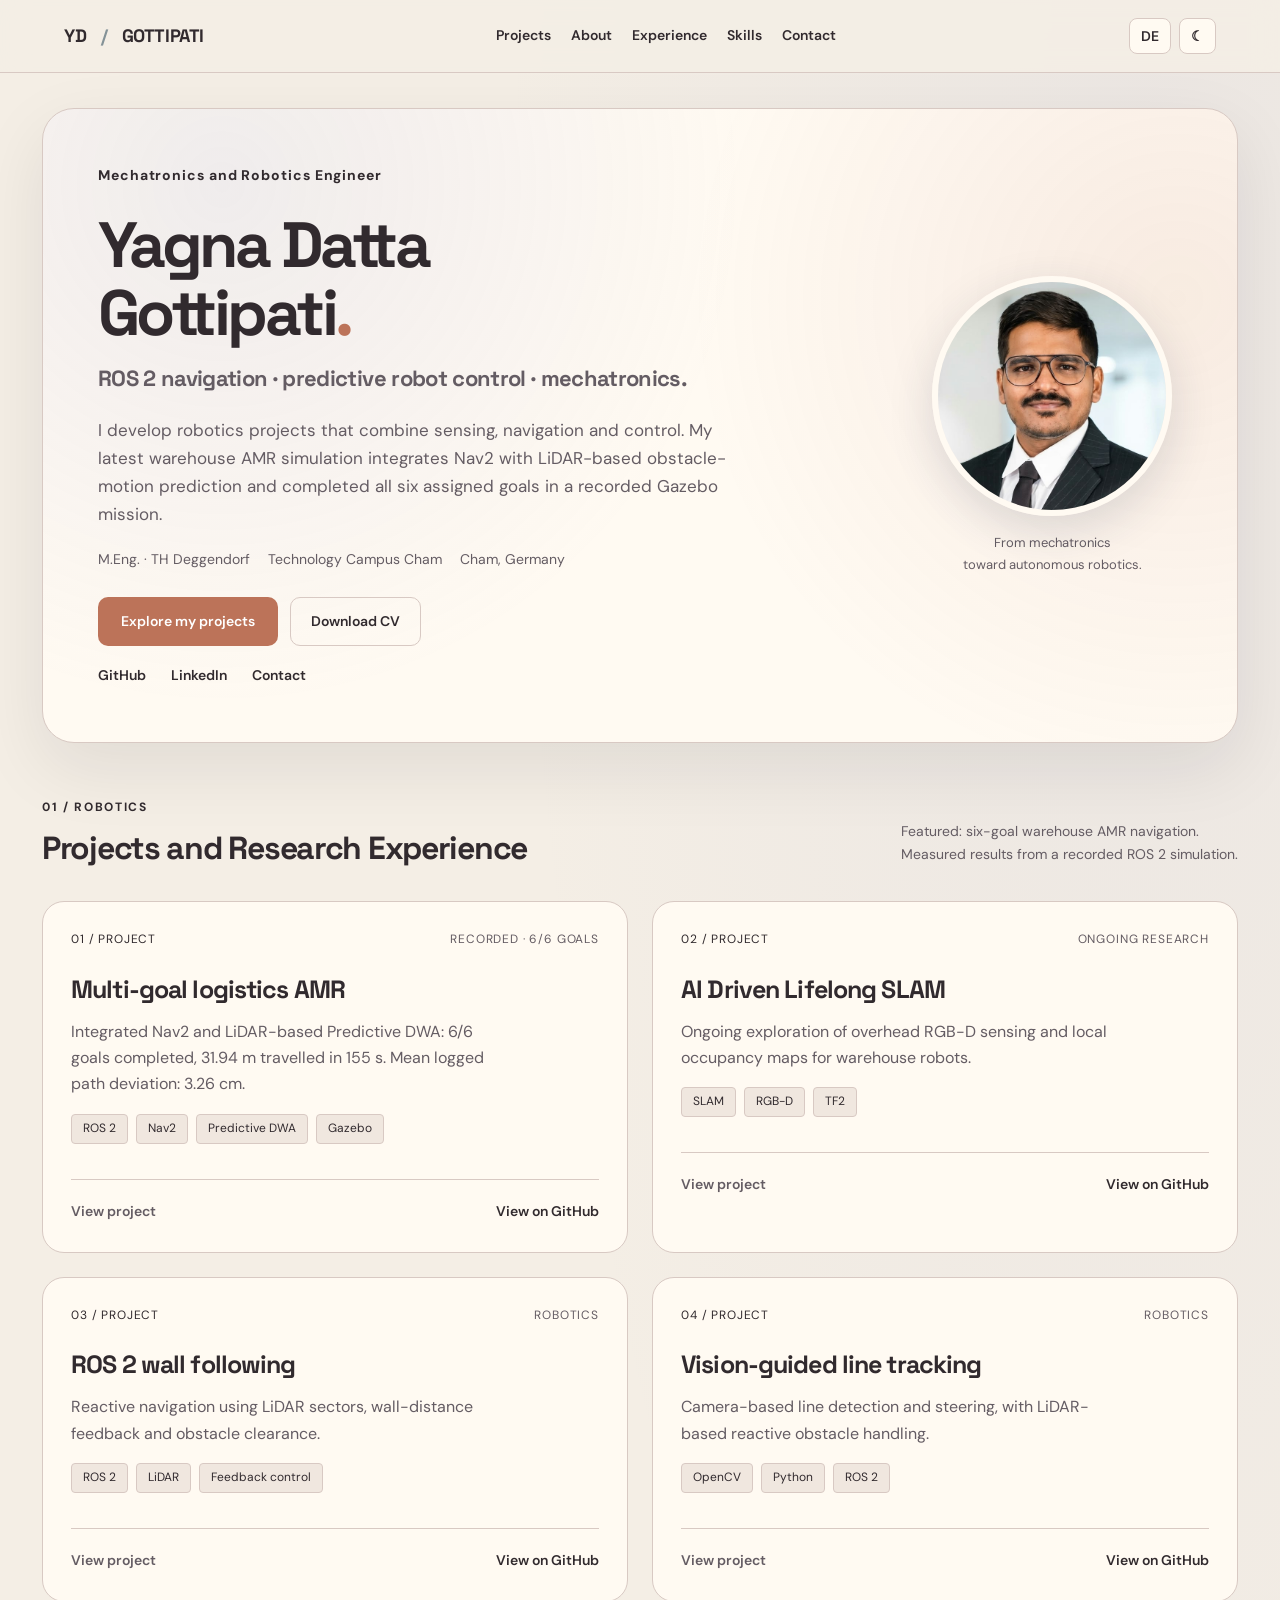
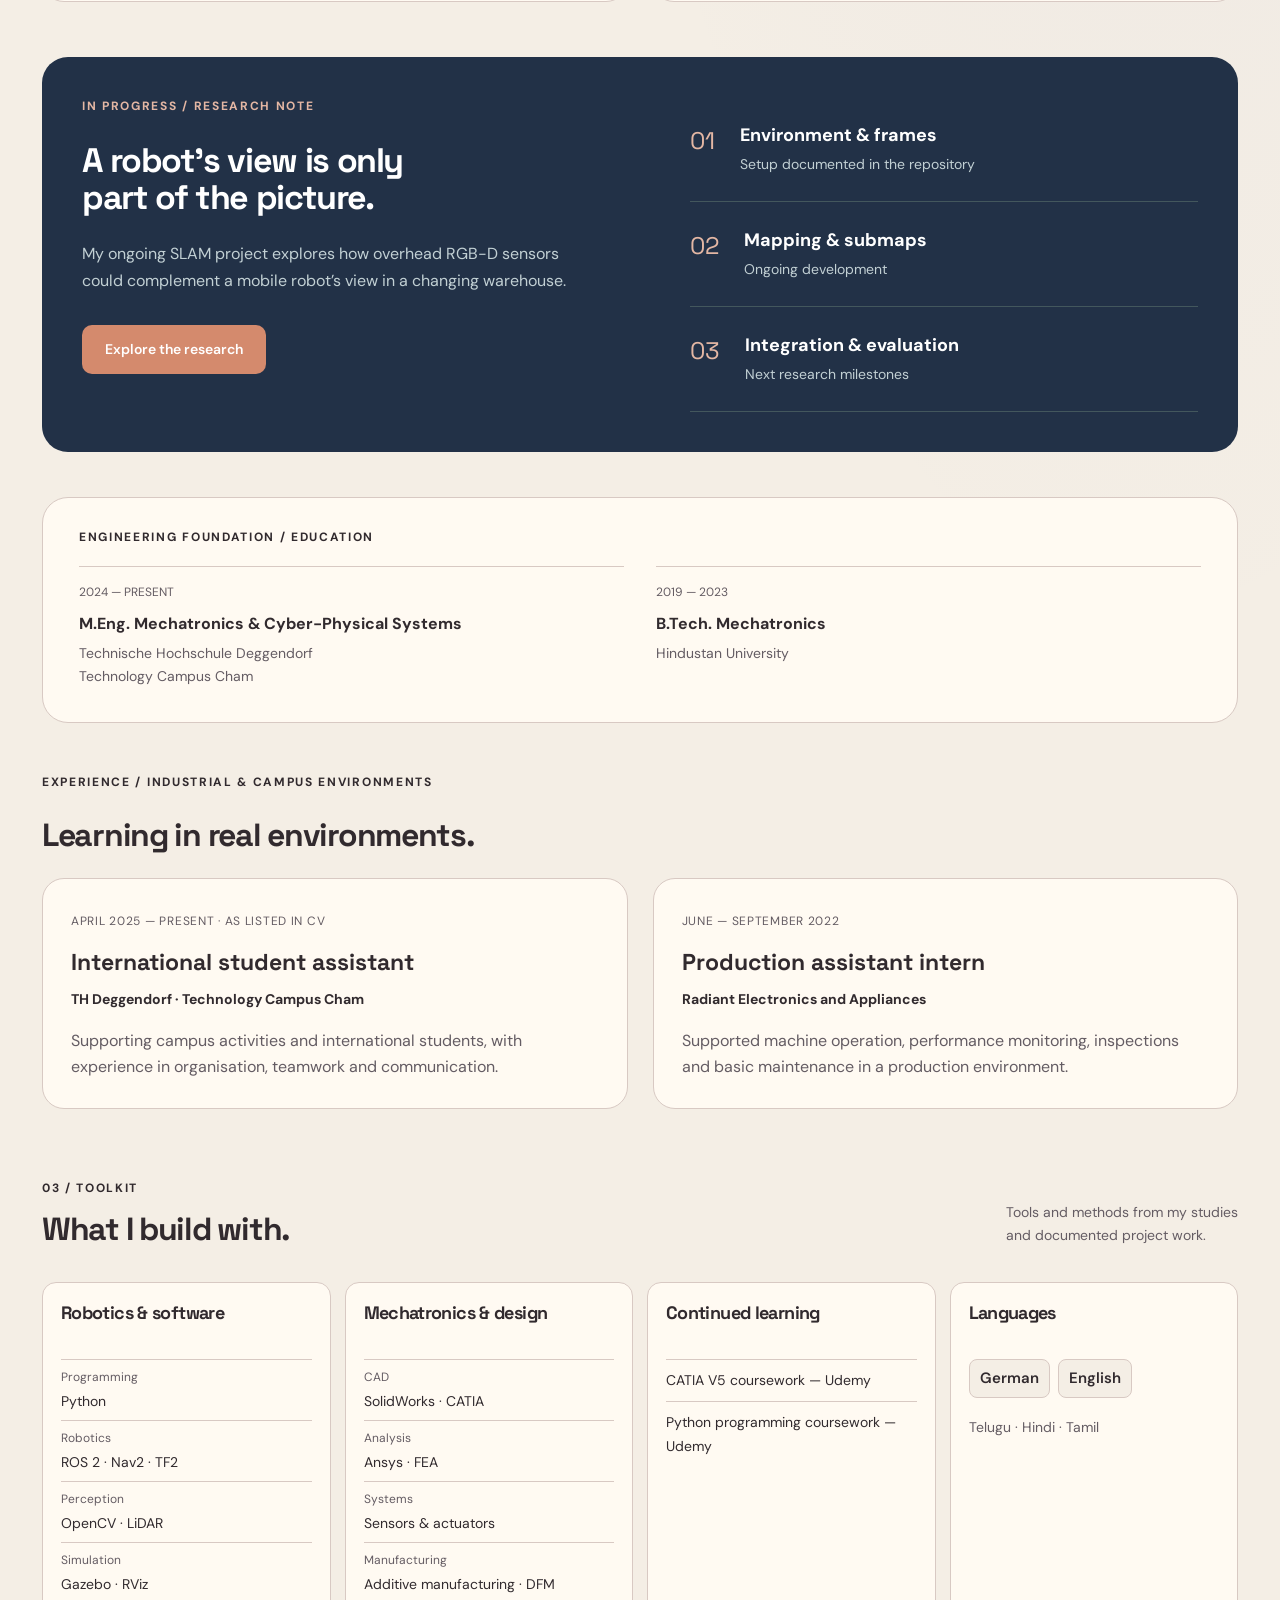
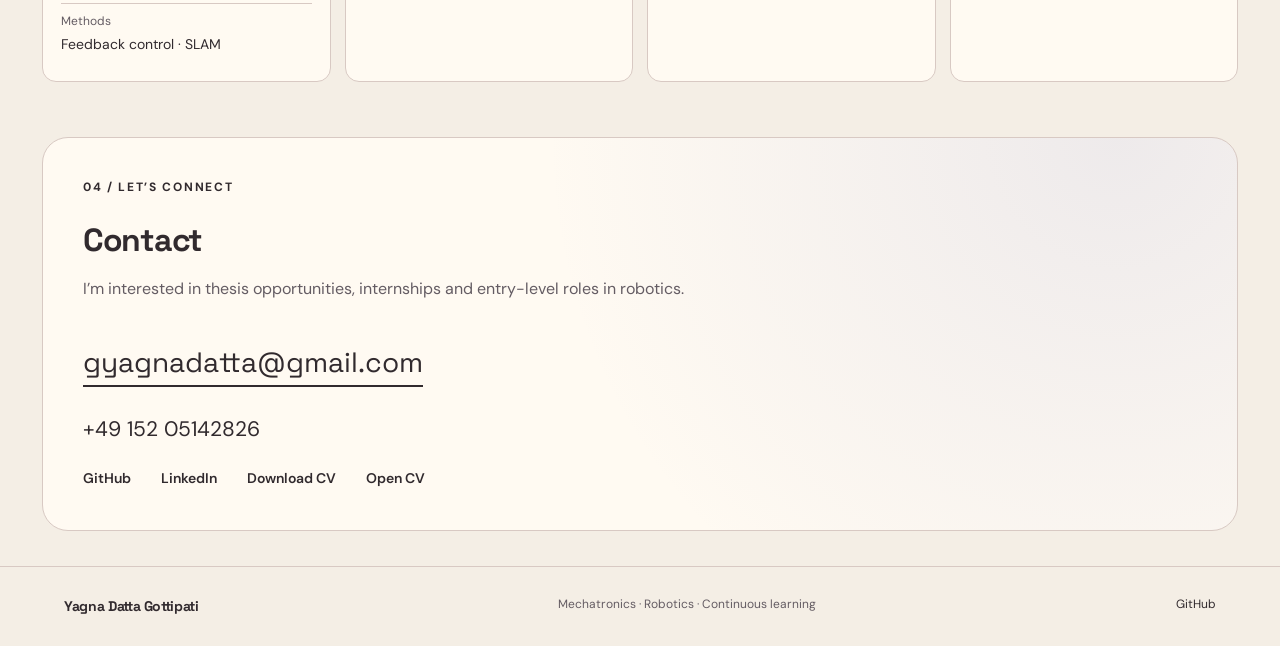
==== commit 11f2f9c6: "Feature validated warehouse AMR project and recorded navigation results" ====
--- a/index.html
+++ b/index.html
@@ -1,2 +1,2 @@
 <!doctype html>
-<html lang="en"><head><meta charset="utf-8"><meta name="viewport" content="width=device-width,initial-scale=1"><title>Mechatronics &amp; Robotics | Yagna Datta Gottipati</title><meta name="description" content="Mechatronics and robotics portfolio of Yagna Datta Gottipati. Explore ROS 2 navigation, vision-guided control and ongoing SLAM research."><link rel="stylesheet" href="/style.css"><link rel="icon" href="data:image/svg+xml,%3Csvg%20xmlns='http://www.w3.org/2000/svg'%20viewBox='0%200%2032%2032'%3E%3Crect%20width='32'%20height='32'%20rx='8'%20fill='%2318272c'/%3E%3Cpath%20d='M8%208l8%2010%208-10M16%2018v7'%20fill='none'%20stroke='%23b6f34b'%20stroke-width='3'/%3E%3C/svg%3E"></head><body><a class="skip" href="#main">Skip to content</a><header><a class="brand" href="/">YD<span> / </span>GOTTIPATI</a><nav aria-label="Main navigation"><a href="/#work">Projects</a><a href="/#about">About</a><a href="/#experience">Experience</a><a href="/#skills">Skills</a><a href="/#contact">Contact</a><a class="cv" href="/yagna-datta-cv.pdf" download="Yagna-Datta-Gottipati-CV.pdf" target="_blank" rel="noopener">Download CV</a></nav><div class="preferences"><button type="button" id="language" aria-label="Switch language">DE</button><button type="button" id="theme" aria-label="Switch colour theme">☾</button></div></header><main id="main"><section class="hero" id="home"><div class="hero-copy"><p class="eyebrow">Mechatronics and Robotics Engineer</p><h1>Yagna Datta<br>Gottipati<span class="hero-period">.</span></h1><h2 class="role">Mechatronics student. Robotics enthusiast.</h2><p class="intro">My background is in mechatronics, and I’m working toward a career in robotics. I’m learning by building ROS 2 projects that connect sensing, navigation and control.</p><div class="hero-facts"><span>M.Eng. · TH Deggendorf</span><span>Technology Campus Cham</span><span>Cham, Germany</span></div><div class="hero-actions"><a class="button" href="#work">Explore my projects</a><a class="outline-button" href="/yagna-datta-cv.pdf" download="Yagna-Datta-Gottipati-CV.pdf" target="_blank" rel="noopener">Download CV</a></div><div class="social-row"><a href="https://github.com/YAGNADATTA25" target="_blank" rel="noopener">GitHub</a><a href="https://de.linkedin.com/in/yagna-datta-gottipati-1091b8241" target="_blank" rel="noopener">LinkedIn</a><a href="#contact">Contact</a></div></div><div class="portrait-wrap"><div class="portrait-frame"><img class="portrait" src="/portrait-new.jpg" alt="Portrait of Yagna Datta Gottipati"></div><p>From mechatronics<br>toward autonomous robotics.</p></div></section><section class="work section" id="work"><div class="section-head"><div><p class="eyebrow">01 / ROBOTICS</p><h2>Projects and Research Experience</h2></div><p>Four explorations in mobile robotics.<br>From local control to evolving maps.</p></div><div class="project-grid"><article class="project"><div class="project-top"><span class="number">01 / PROJECT</span><span class="kind">ONGOING RESEARCH</span></div><h3>AI Driven Lifelong SLAM</h3><p>Ongoing exploration of overhead RGB-D sensing and local occupancy maps for warehouse robots.</p><div class="tags"><span>SLAM</span><span>RGB-D</span><span>TF2</span></div><div class="project-bottom"><a class="project-detail-link" href="/lifelong-slam.html">View project</a><a class="github-link" href="https://github.com/YAGNADATTA25/lifelong-slam-ai-warehouse" target="_blank" rel="noopener">View on GitHub</a></div></article><article class="project"><div class="project-top"><span class="number">02 / PROJECT</span><span class="kind">ROBOTICS</span></div><h3>Multi-goal logistics AMR</h3><p>Warehouse waypoint navigation with predictive local planning and a directional safety override.</p><div class="tags"><span>ROS 2</span><span>Nav2</span><span>DWA</span></div><div class="project-bottom"><a class="project-detail-link" href="/logistics-amr.html">View project</a><a class="github-link" href="https://github.com/YAGNADATTA25/Multi-Goal-Logistics-AMR-with-Hybrid-Predictive-DWA-and-Directional-Safety-Reflex-Loops." target="_blank" rel="noopener">View on GitHub</a></div></article><article class="project"><div class="project-top"><span class="number">03 / PROJECT</span><span class="kind">ROBOTICS</span></div><h3>ROS 2 wall following</h3><p>Reactive navigation using LiDAR sectors, wall-distance feedback and obstacle clearance.</p><div class="tags"><span>ROS 2</span><span>LiDAR</span><span>Feedback control</span></div><div class="project-bottom"><a class="project-detail-link" href="/wall-following.html">View project</a><a class="github-link" href="https://github.com/YAGNADATTA25/ROS2-WALL-FOLLOWING-WITH-ASYMMETRIC-ANGULAR-SHEILDING" target="_blank" rel="noopener">View on GitHub</a></div></article><article class="project"><div class="project-top"><span class="number">04 / PROJECT</span><span class="kind">ROBOTICS</span></div><h3>Vision-guided line tracking</h3><p>Camera-based line detection and steering, with LiDAR-based reactive obstacle handling.</p><div class="tags"><span>OpenCV</span><span>Python</span><span>ROS 2</span></div><div class="project-bottom"><a class="project-detail-link" href="/line-tracking.html">View project</a><a class="github-link" href="https://github.com/YAGNADATTA25/autonomous-line-tracking-vision-robot" target="_blank" rel="noopener">View on GitHub</a></div></article></div></section><section class="research section"><div><p class="eyebrow">IN PROGRESS / RESEARCH NOTE</p><h2>A robot’s view is only<br>part of the picture.</h2><p>My ongoing SLAM project explores how overhead RGB-D sensors could complement a mobile robot’s view in a changing warehouse.</p><a class="button light" href="/lifelong-slam.html">Explore the research</a></div><div class="roadmap"><div><span>01</span><p><b>Environment &amp; frames</b><small>Setup documented in the repository</small></p></div><div><span>02</span><p><b>Mapping &amp; submaps</b><small>Ongoing development</small></p></div><div><span>03</span><p><b>Integration &amp; evaluation</b><small>Next research milestones</small></p></div></div></section><section class="about section education-only" id="about"><p class="eyebrow">ENGINEERING FOUNDATION / EDUCATION</p><div class="education"><div><span>2024 — PRESENT</span><b>M.Eng. Mechatronics &amp; Cyber-Physical Systems</b><p>Technische Hochschule Deggendorf<br>Technology Campus Cham</p></div><div><span>2019 — 2023</span><b>B.Tech. Mechatronics</b><p>Hindustan University</p></div></div></section><section class="experience section" id="experience"><p class="eyebrow">EXPERIENCE / INDUSTRIAL &amp; CAMPUS ENVIRONMENTS</p><h2>Learning in real environments.</h2><div class="experience-grid"><article><span class="experience-date">APRIL 2025 — PRESENT · AS LISTED IN CV</span><h3>International student assistant</h3><b>TH Deggendorf · Technology Campus Cham</b><p>Supporting campus activities and international students, with experience in organisation, teamwork and communication.</p></article><article><span class="experience-date">JUNE — SEPTEMBER 2022</span><h3>Production assistant intern</h3><b>Radiant Electronics and Appliances</b><p>Supported machine operation, performance monitoring, inspections and basic maintenance in a production environment.</p></article></div></section><section class="skills section" id="skills"><div class="section-head"><div><p class="eyebrow">03 / TOOLKIT</p><h2>What I build with.</h2></div><p>Tools and methods from my studies<br>and documented project work.</p></div><div class="skill-grid"><div><h3>Robotics &amp; software</h3><dl class="tool-list"><div><dt>Programming</dt><dd>Python</dd></div><div><dt>Robotics</dt><dd>ROS 2 · Nav2 · TF2</dd></div><div><dt>Perception</dt><dd>OpenCV · LiDAR</dd></div><div><dt>Simulation</dt><dd>Gazebo · RViz</dd></div><div><dt>Methods</dt><dd>Feedback control · SLAM</dd></div></dl></div><div><h3>Mechatronics &amp; design</h3><dl class="tool-list"><div><dt>CAD</dt><dd>SolidWorks · CATIA</dd></div><div><dt>Analysis</dt><dd>Ansys · FEA</dd></div><div><dt>Systems</dt><dd>Sensors &amp; actuators</dd></div><div><dt>Manufacturing</dt><dd>Additive manufacturing · DFM</dd></div></dl></div><div><h3>Continued learning</h3><ul class="learning-list"><li>CATIA V5 coursework — Udemy</li><li>Python programming coursework — Udemy</li></ul></div><div><h3>Languages</h3><div class="primary-languages"><span>German</span><span>English</span></div><p class="other-languages">Telugu · Hindi · Tamil</p></div></div></section><section class="contact section" id="contact"><p class="eyebrow">04 / LET’S CONNECT</p><h2>Contact</h2><p>I’m interested in thesis opportunities, internships and entry-level roles in robotics.</p><a class="email" href="mailto:gyagnadatta@gmail.com">gyagnadatta@gmail.com</a><a class="phone" href="tel:+4915205142826">+49 152 05142826</a><div class="contact-links"><a href="https://github.com/YAGNADATTA25" target="_blank" rel="noopener">GitHub</a><a href="https://de.linkedin.com/in/yagna-datta-gottipati-1091b8241" target="_blank" rel="noopener">LinkedIn</a><a href="/yagna-datta-cv.pdf" download="Yagna-Datta-Gottipati-CV.pdf" target="_blank" rel="noopener">Download CV</a><a href="/yagna-datta-cv.pdf" target="_blank" rel="noopener">Open CV</a></div></section></main><footer><a class="brand" href="/">Yagna Datta Gottipati</a><span>Mechatronics · Robotics · Continuous learning</span><a href="https://github.com/YAGNADATTA25" target="_blank" rel="noopener">GitHub</a></footer><script src="/preferences.js"></script></body></html>+<html lang="en"><head><meta charset="utf-8"><meta name="viewport" content="width=device-width,initial-scale=1"><title>Mechatronics &amp; Robotics | Yagna Datta Gottipati</title><meta name="description" content="Mechatronics and robotics portfolio of Yagna Datta Gottipati. Explore ROS 2 navigation, vision-guided control and ongoing SLAM research."><link rel="stylesheet" href="/style.css"><link rel="icon" href="data:image/svg+xml,%3Csvg%20xmlns='http://www.w3.org/2000/svg'%20viewBox='0%200%2032%2032'%3E%3Crect%20width='32'%20height='32'%20rx='8'%20fill='%2318272c'/%3E%3Cpath%20d='M8%208l8%2010%208-10M16%2018v7'%20fill='none'%20stroke='%23b6f34b'%20stroke-width='3'/%3E%3C/svg%3E"></head><body><a class="skip" href="#main">Skip to content</a><header><a class="brand" href="/">YD<span> / </span>GOTTIPATI</a><nav aria-label="Main navigation"><a href="/#work">Projects</a><a href="/#about">About</a><a href="/#experience">Experience</a><a href="/#skills">Skills</a><a href="/#contact">Contact</a><a class="cv" href="/yagna-datta-cv.pdf" download="Yagna-Datta-Gottipati-CV.pdf" target="_blank" rel="noopener">Download CV</a></nav><div class="preferences"><button type="button" id="language" aria-label="Switch language">DE</button><button type="button" id="theme" aria-label="Switch colour theme">☾</button></div></header><main id="main"><section class="hero" id="home"><div class="hero-copy"><p class="eyebrow">Mechatronics and Robotics Engineer</p><h1>Yagna Datta<br>Gottipati<span class="hero-period">.</span></h1><h2 class="role">ROS 2 navigation · predictive robot control · mechatronics.</h2><p class="intro">I develop robotics projects that combine sensing, navigation and control. My latest warehouse AMR simulation integrates Nav2 with LiDAR-based obstacle-motion prediction and completed all six assigned goals in a recorded Gazebo mission.</p><div class="hero-facts"><span>M.Eng. · TH Deggendorf</span><span>Technology Campus Cham</span><span>Cham, Germany</span></div><div class="hero-actions"><a class="button" href="#work">Explore my projects</a><a class="outline-button" href="/yagna-datta-cv.pdf" download="Yagna-Datta-Gottipati-CV.pdf" target="_blank" rel="noopener">Download CV</a></div><div class="social-row"><a href="https://github.com/YAGNADATTA25" target="_blank" rel="noopener">GitHub</a><a href="https://de.linkedin.com/in/yagna-datta-gottipati-1091b8241" target="_blank" rel="noopener">LinkedIn</a><a href="#contact">Contact</a></div></div><div class="portrait-wrap"><div class="portrait-frame"><img class="portrait" src="/portrait-new.jpg" alt="Portrait of Yagna Datta Gottipati"></div><p>From mechatronics<br>toward autonomous robotics.</p></div></section><section class="work section" id="work"><div class="section-head"><div><p class="eyebrow">01 / ROBOTICS</p><h2>Projects and Research Experience</h2></div><p>Featured: six-goal warehouse AMR navigation.<br>Measured results from a recorded ROS 2 simulation.</p></div><div class="project-grid"><article class="project"><div class="project-top"><span class="number">01 / PROJECT</span><span class="kind">RECORDED · 6/6 GOALS</span></div><h3>Multi-goal logistics AMR</h3><p>Integrated Nav2 and LiDAR-based Predictive DWA: 6/6 goals completed, 31.94 m travelled in 155 s. Mean logged path deviation: 3.26 cm.</p><div class="tags"><span>ROS 2</span><span>Nav2</span><span>Predictive DWA</span><span>Gazebo</span></div><div class="project-bottom"><a class="project-detail-link" href="/logistics-amr.html">View project</a><a class="github-link" href="https://github.com/YAGNADATTA25/Multi-Goal-Logistics-AMR-with-Hybrid-Predictive-DWA-and-Directional-Safety-Reflex-Loops." target="_blank" rel="noopener">View on GitHub</a></div></article><article class="project"><div class="project-top"><span class="number">02 / PROJECT</span><span class="kind">ONGOING RESEARCH</span></div><h3>AI Driven Lifelong SLAM</h3><p>Ongoing exploration of overhead RGB-D sensing and local occupancy maps for warehouse robots.</p><div class="tags"><span>SLAM</span><span>RGB-D</span><span>TF2</span></div><div class="project-bottom"><a class="project-detail-link" href="/lifelong-slam.html">View project</a><a class="github-link" href="https://github.com/YAGNADATTA25/lifelong-slam-ai-warehouse" target="_blank" rel="noopener">View on GitHub</a></div></article><article class="project"><div class="project-top"><span class="number">03 / PROJECT</span><span class="kind">ROBOTICS</span></div><h3>ROS 2 wall following</h3><p>Reactive navigation using LiDAR sectors, wall-distance feedback and obstacle clearance.</p><div class="tags"><span>ROS 2</span><span>LiDAR</span><span>Feedback control</span></div><div class="project-bottom"><a class="project-detail-link" href="/wall-following.html">View project</a><a class="github-link" href="https://github.com/YAGNADATTA25/ROS2-WALL-FOLLOWING-WITH-ASYMMETRIC-ANGULAR-SHEILDING" target="_blank" rel="noopener">View on GitHub</a></div></article><article class="project"><div class="project-top"><span class="number">04 / PROJECT</span><span class="kind">ROBOTICS</span></div><h3>Vision-guided line tracking</h3><p>Camera-based line detection and steering, with LiDAR-based reactive obstacle handling.</p><div class="tags"><span>OpenCV</span><span>Python</span><span>ROS 2</span></div><div class="project-bottom"><a class="project-detail-link" href="/line-tracking.html">View project</a><a class="github-link" href="https://github.com/YAGNADATTA25/autonomous-line-tracking-vision-robot" target="_blank" rel="noopener">View on GitHub</a></div></article></div></section><section class="research section"><div><p class="eyebrow">IN PROGRESS / RESEARCH NOTE</p><h2>A robot’s view is only<br>part of the picture.</h2><p>My ongoing SLAM project explores how overhead RGB-D sensors could complement a mobile robot’s view in a changing warehouse.</p><a class="button light" href="/lifelong-slam.html">Explore the research</a></div><div class="roadmap"><div><span>01</span><p><b>Environment &amp; frames</b><small>Setup documented in the repository</small></p></div><div><span>02</span><p><b>Mapping &amp; submaps</b><small>Ongoing development</small></p></div><div><span>03</span><p><b>Integration &amp; evaluation</b><small>Next research milestones</small></p></div></div></section><section class="about section education-only" id="about"><p class="eyebrow">ENGINEERING FOUNDATION / EDUCATION</p><div class="education"><div><span>2024 — PRESENT</span><b>M.Eng. Mechatronics &amp; Cyber-Physical Systems</b><p>Technische Hochschule Deggendorf<br>Technology Campus Cham</p></div><div><span>2019 — 2023</span><b>B.Tech. Mechatronics</b><p>Hindustan University</p></div></div></section><section class="experience section" id="experience"><p class="eyebrow">EXPERIENCE / INDUSTRIAL &amp; CAMPUS ENVIRONMENTS</p><h2>Learning in real environments.</h2><div class="experience-grid"><article><span class="experience-date">APRIL 2025 — PRESENT · AS LISTED IN CV</span><h3>International student assistant</h3><b>TH Deggendorf · Technology Campus Cham</b><p>Supporting campus activities and international students, with experience in organisation, teamwork and communication.</p></article><article><span class="experience-date">JUNE — SEPTEMBER 2022</span><h3>Production assistant intern</h3><b>Radiant Electronics and Appliances</b><p>Supported machine operation, performance monitoring, inspections and basic maintenance in a production environment.</p></article></div></section><section class="skills section" id="skills"><div class="section-head"><div><p class="eyebrow">03 / TOOLKIT</p><h2>What I build with.</h2></div><p>Tools and methods from my studies<br>and documented project work.</p></div><div class="skill-grid"><div><h3>Robotics &amp; software</h3><dl class="tool-list"><div><dt>Programming</dt><dd>Python</dd></div><div><dt>Robotics</dt><dd>ROS 2 · Nav2 · TF2</dd></div><div><dt>Perception</dt><dd>OpenCV · LiDAR</dd></div><div><dt>Simulation</dt><dd>Gazebo · RViz</dd></div><div><dt>Methods</dt><dd>Feedback control · SLAM</dd></div></dl></div><div><h3>Mechatronics &amp; design</h3><dl class="tool-list"><div><dt>CAD</dt><dd>SolidWorks · CATIA</dd></div><div><dt>Analysis</dt><dd>Ansys · FEA</dd></div><div><dt>Systems</dt><dd>Sensors &amp; actuators</dd></div><div><dt>Manufacturing</dt><dd>Additive manufacturing · DFM</dd></div></dl></div><div><h3>Continued learning</h3><ul class="learning-list"><li>CATIA V5 coursework — Udemy</li><li>Python programming coursework — Udemy</li></ul></div><div><h3>Languages</h3><div class="primary-languages"><span>German</span><span>English</span></div><p class="other-languages">Telugu · Hindi · Tamil</p></div></div></section><section class="contact section" id="contact"><p class="eyebrow">04 / LET’S CONNECT</p><h2>Contact</h2><p>I’m interested in thesis opportunities, internships and entry-level roles in robotics.</p><a class="email" href="mailto:gyagnadatta@gmail.com">gyagnadatta@gmail.com</a><a class="phone" href="tel:+4915205142826">+49 152 05142826</a><div class="contact-links"><a href="https://github.com/YAGNADATTA25" target="_blank" rel="noopener">GitHub</a><a href="https://de.linkedin.com/in/yagna-datta-gottipati-1091b8241" target="_blank" rel="noopener">LinkedIn</a><a href="/yagna-datta-cv.pdf" download="Yagna-Datta-Gottipati-CV.pdf" target="_blank" rel="noopener">Download CV</a><a href="/yagna-datta-cv.pdf" target="_blank" rel="noopener">Open CV</a></div></section></main><footer><a class="brand" href="/">Yagna Datta Gottipati</a><span>Mechatronics · Robotics · Continuous learning</span><a href="https://github.com/YAGNADATTA25" target="_blank" rel="noopener">GitHub</a></footer><script src="/preferences.js"></script></body></html>
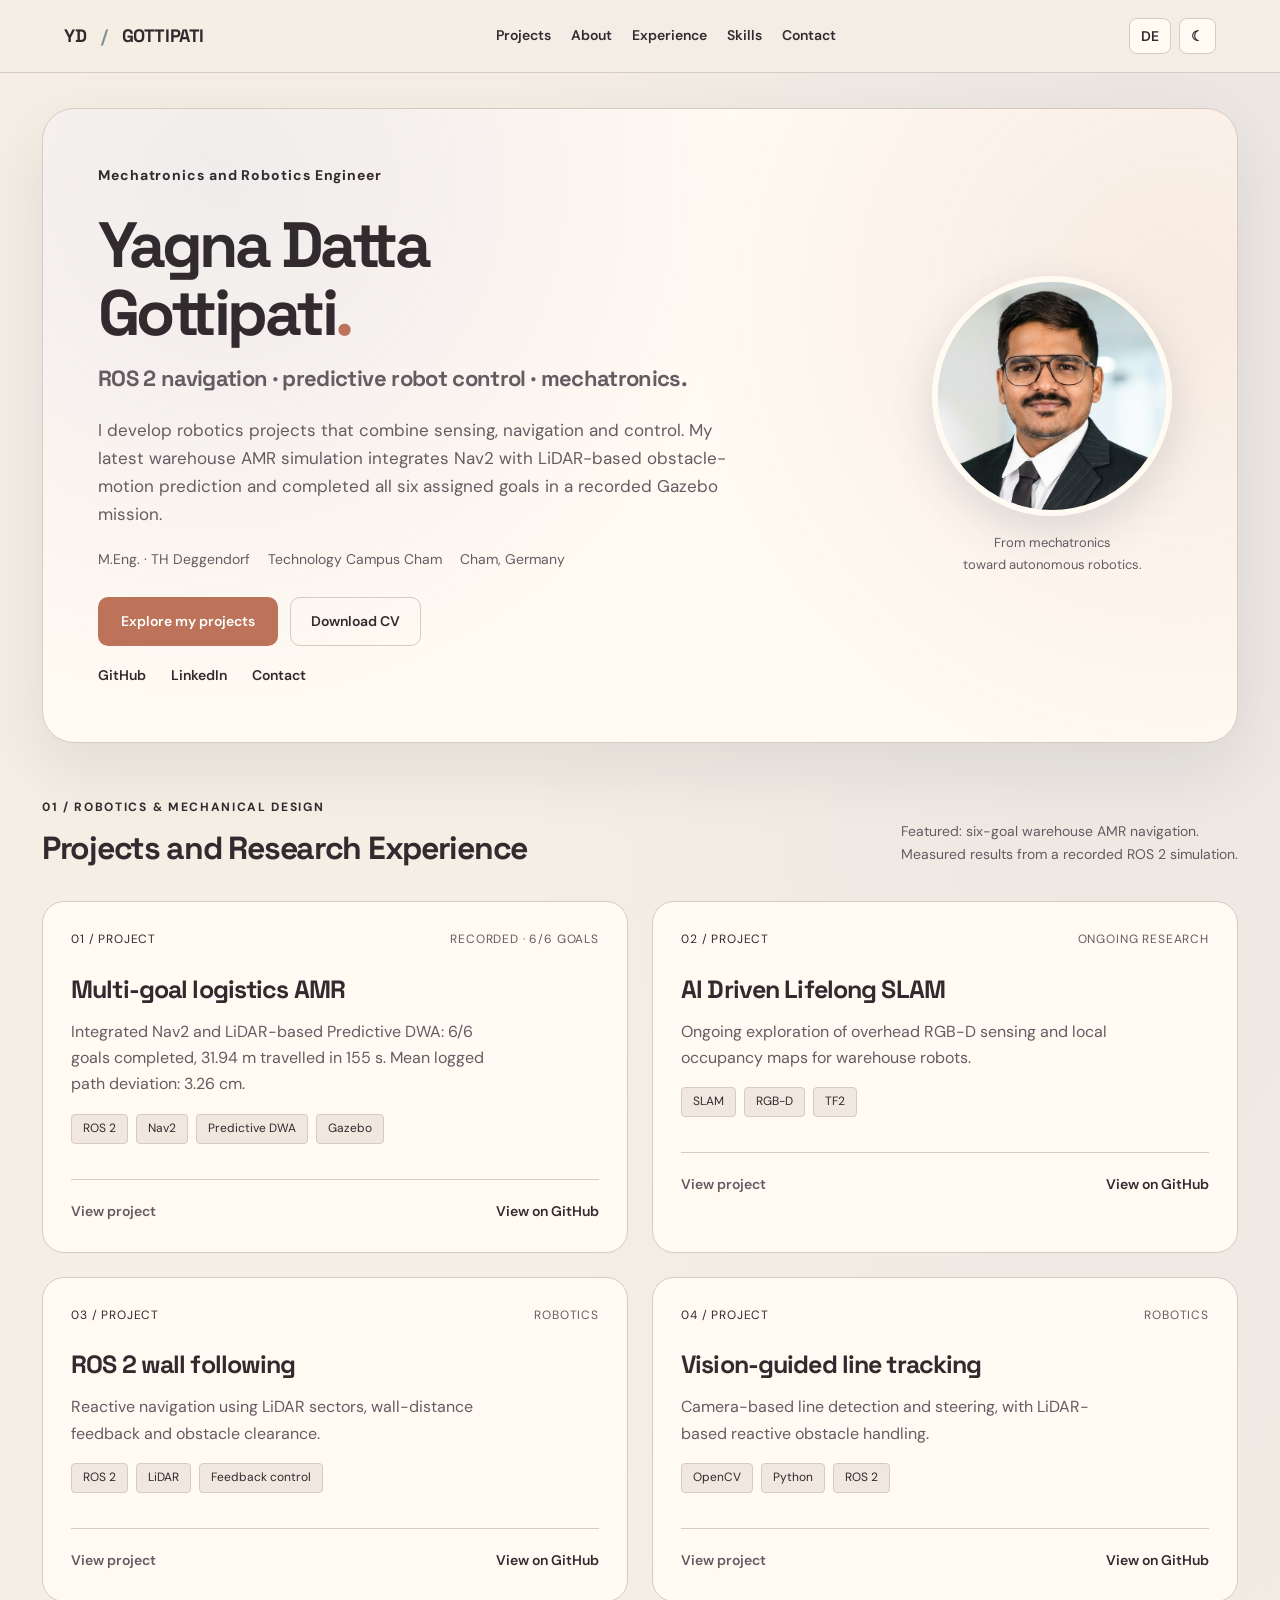
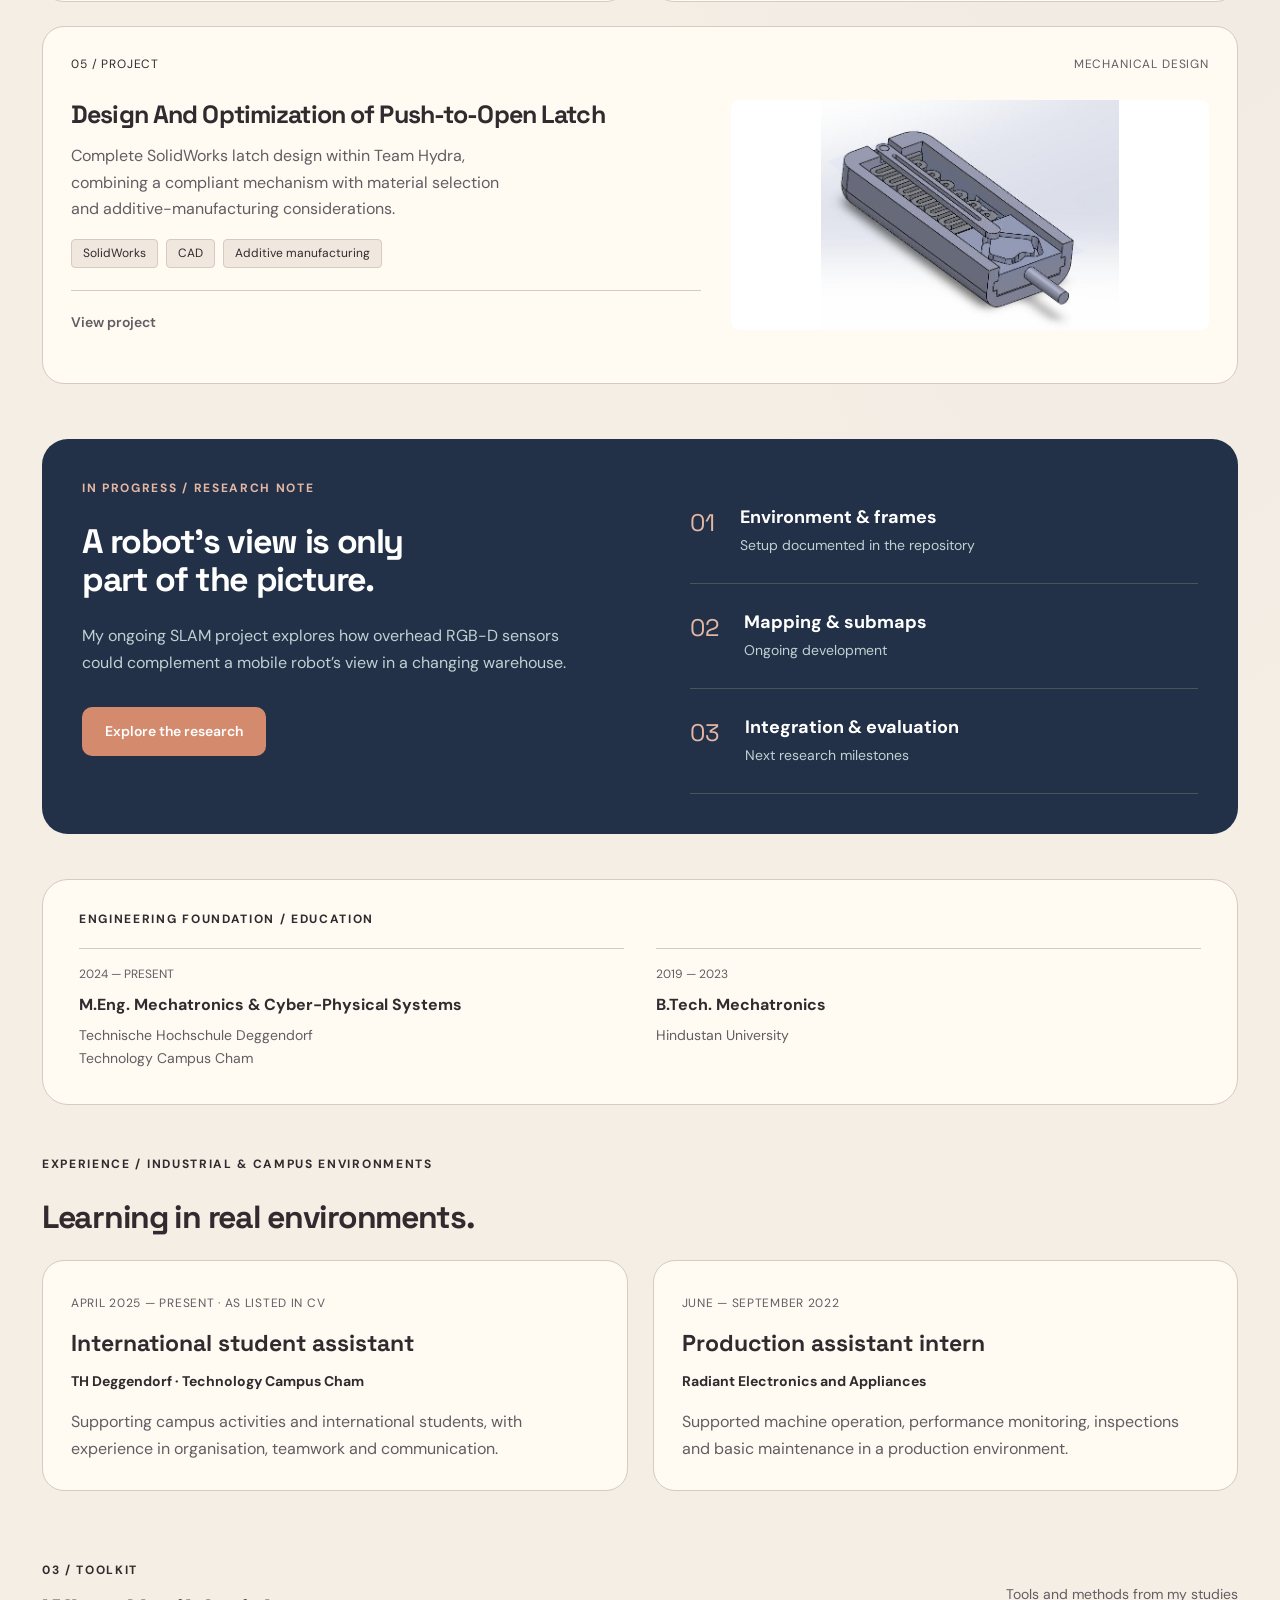
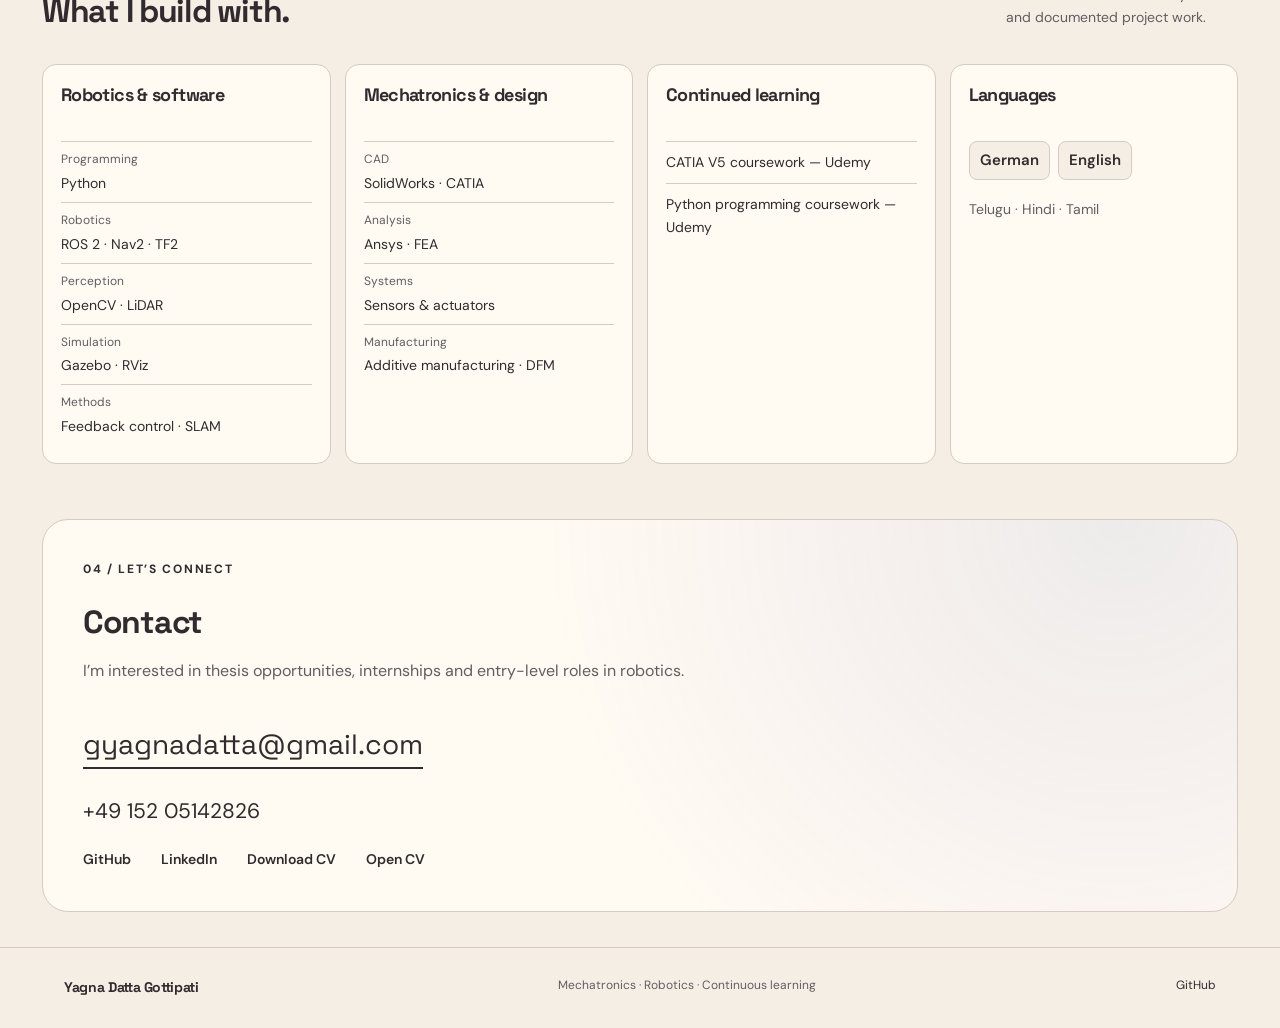
==== commit 63ea533a: "Add Team Hydra latch design project to portfolio" ====
--- a/index.html
+++ b/index.html
@@ -1,2 +1,2 @@
 <!doctype html>
-<html lang="en"><head><meta charset="utf-8"><meta name="viewport" content="width=device-width,initial-scale=1"><title>Mechatronics &amp; Robotics | Yagna Datta Gottipati</title><meta name="description" content="Mechatronics and robotics portfolio of Yagna Datta Gottipati. Explore ROS 2 navigation, vision-guided control and ongoing SLAM research."><link rel="stylesheet" href="/style.css"><link rel="icon" href="data:image/svg+xml,%3Csvg%20xmlns='http://www.w3.org/2000/svg'%20viewBox='0%200%2032%2032'%3E%3Crect%20width='32'%20height='32'%20rx='8'%20fill='%2318272c'/%3E%3Cpath%20d='M8%208l8%2010%208-10M16%2018v7'%20fill='none'%20stroke='%23b6f34b'%20stroke-width='3'/%3E%3C/svg%3E"></head><body><a class="skip" href="#main">Skip to content</a><header><a class="brand" href="/">YD<span> / </span>GOTTIPATI</a><nav aria-label="Main navigation"><a href="/#work">Projects</a><a href="/#about">About</a><a href="/#experience">Experience</a><a href="/#skills">Skills</a><a href="/#contact">Contact</a><a class="cv" href="/yagna-datta-cv.pdf" download="Yagna-Datta-Gottipati-CV.pdf" target="_blank" rel="noopener">Download CV</a></nav><div class="preferences"><button type="button" id="language" aria-label="Switch language">DE</button><button type="button" id="theme" aria-label="Switch colour theme">☾</button></div></header><main id="main"><section class="hero" id="home"><div class="hero-copy"><p class="eyebrow">Mechatronics and Robotics Engineer</p><h1>Yagna Datta<br>Gottipati<span class="hero-period">.</span></h1><h2 class="role">ROS 2 navigation · predictive robot control · mechatronics.</h2><p class="intro">I develop robotics projects that combine sensing, navigation and control. My latest warehouse AMR simulation integrates Nav2 with LiDAR-based obstacle-motion prediction and completed all six assigned goals in a recorded Gazebo mission.</p><div class="hero-facts"><span>M.Eng. · TH Deggendorf</span><span>Technology Campus Cham</span><span>Cham, Germany</span></div><div class="hero-actions"><a class="button" href="#work">Explore my projects</a><a class="outline-button" href="/yagna-datta-cv.pdf" download="Yagna-Datta-Gottipati-CV.pdf" target="_blank" rel="noopener">Download CV</a></div><div class="social-row"><a href="https://github.com/YAGNADATTA25" target="_blank" rel="noopener">GitHub</a><a href="https://de.linkedin.com/in/yagna-datta-gottipati-1091b8241" target="_blank" rel="noopener">LinkedIn</a><a href="#contact">Contact</a></div></div><div class="portrait-wrap"><div class="portrait-frame"><img class="portrait" src="/portrait-new.jpg" alt="Portrait of Yagna Datta Gottipati"></div><p>From mechatronics<br>toward autonomous robotics.</p></div></section><section class="work section" id="work"><div class="section-head"><div><p class="eyebrow">01 / ROBOTICS</p><h2>Projects and Research Experience</h2></div><p>Featured: six-goal warehouse AMR navigation.<br>Measured results from a recorded ROS 2 simulation.</p></div><div class="project-grid"><article class="project"><div class="project-top"><span class="number">01 / PROJECT</span><span class="kind">RECORDED · 6/6 GOALS</span></div><h3>Multi-goal logistics AMR</h3><p>Integrated Nav2 and LiDAR-based Predictive DWA: 6/6 goals completed, 31.94 m travelled in 155 s. Mean logged path deviation: 3.26 cm.</p><div class="tags"><span>ROS 2</span><span>Nav2</span><span>Predictive DWA</span><span>Gazebo</span></div><div class="project-bottom"><a class="project-detail-link" href="/logistics-amr.html">View project</a><a class="github-link" href="https://github.com/YAGNADATTA25/Multi-Goal-Logistics-AMR-with-Hybrid-Predictive-DWA-and-Directional-Safety-Reflex-Loops." target="_blank" rel="noopener">View on GitHub</a></div></article><article class="project"><div class="project-top"><span class="number">02 / PROJECT</span><span class="kind">ONGOING RESEARCH</span></div><h3>AI Driven Lifelong SLAM</h3><p>Ongoing exploration of overhead RGB-D sensing and local occupancy maps for warehouse robots.</p><div class="tags"><span>SLAM</span><span>RGB-D</span><span>TF2</span></div><div class="project-bottom"><a class="project-detail-link" href="/lifelong-slam.html">View project</a><a class="github-link" href="https://github.com/YAGNADATTA25/lifelong-slam-ai-warehouse" target="_blank" rel="noopener">View on GitHub</a></div></article><article class="project"><div class="project-top"><span class="number">03 / PROJECT</span><span class="kind">ROBOTICS</span></div><h3>ROS 2 wall following</h3><p>Reactive navigation using LiDAR sectors, wall-distance feedback and obstacle clearance.</p><div class="tags"><span>ROS 2</span><span>LiDAR</span><span>Feedback control</span></div><div class="project-bottom"><a class="project-detail-link" href="/wall-following.html">View project</a><a class="github-link" href="https://github.com/YAGNADATTA25/ROS2-WALL-FOLLOWING-WITH-ASYMMETRIC-ANGULAR-SHEILDING" target="_blank" rel="noopener">View on GitHub</a></div></article><article class="project"><div class="project-top"><span class="number">04 / PROJECT</span><span class="kind">ROBOTICS</span></div><h3>Vision-guided line tracking</h3><p>Camera-based line detection and steering, with LiDAR-based reactive obstacle handling.</p><div class="tags"><span>OpenCV</span><span>Python</span><span>ROS 2</span></div><div class="project-bottom"><a class="project-detail-link" href="/line-tracking.html">View project</a><a class="github-link" href="https://github.com/YAGNADATTA25/autonomous-line-tracking-vision-robot" target="_blank" rel="noopener">View on GitHub</a></div></article></div></section><section class="research section"><div><p class="eyebrow">IN PROGRESS / RESEARCH NOTE</p><h2>A robot’s view is only<br>part of the picture.</h2><p>My ongoing SLAM project explores how overhead RGB-D sensors could complement a mobile robot’s view in a changing warehouse.</p><a class="button light" href="/lifelong-slam.html">Explore the research</a></div><div class="roadmap"><div><span>01</span><p><b>Environment &amp; frames</b><small>Setup documented in the repository</small></p></div><div><span>02</span><p><b>Mapping &amp; submaps</b><small>Ongoing development</small></p></div><div><span>03</span><p><b>Integration &amp; evaluation</b><small>Next research milestones</small></p></div></div></section><section class="about section education-only" id="about"><p class="eyebrow">ENGINEERING FOUNDATION / EDUCATION</p><div class="education"><div><span>2024 — PRESENT</span><b>M.Eng. Mechatronics &amp; Cyber-Physical Systems</b><p>Technische Hochschule Deggendorf<br>Technology Campus Cham</p></div><div><span>2019 — 2023</span><b>B.Tech. Mechatronics</b><p>Hindustan University</p></div></div></section><section class="experience section" id="experience"><p class="eyebrow">EXPERIENCE / INDUSTRIAL &amp; CAMPUS ENVIRONMENTS</p><h2>Learning in real environments.</h2><div class="experience-grid"><article><span class="experience-date">APRIL 2025 — PRESENT · AS LISTED IN CV</span><h3>International student assistant</h3><b>TH Deggendorf · Technology Campus Cham</b><p>Supporting campus activities and international students, with experience in organisation, teamwork and communication.</p></article><article><span class="experience-date">JUNE — SEPTEMBER 2022</span><h3>Production assistant intern</h3><b>Radiant Electronics and Appliances</b><p>Supported machine operation, performance monitoring, inspections and basic maintenance in a production environment.</p></article></div></section><section class="skills section" id="skills"><div class="section-head"><div><p class="eyebrow">03 / TOOLKIT</p><h2>What I build with.</h2></div><p>Tools and methods from my studies<br>and documented project work.</p></div><div class="skill-grid"><div><h3>Robotics &amp; software</h3><dl class="tool-list"><div><dt>Programming</dt><dd>Python</dd></div><div><dt>Robotics</dt><dd>ROS 2 · Nav2 · TF2</dd></div><div><dt>Perception</dt><dd>OpenCV · LiDAR</dd></div><div><dt>Simulation</dt><dd>Gazebo · RViz</dd></div><div><dt>Methods</dt><dd>Feedback control · SLAM</dd></div></dl></div><div><h3>Mechatronics &amp; design</h3><dl class="tool-list"><div><dt>CAD</dt><dd>SolidWorks · CATIA</dd></div><div><dt>Analysis</dt><dd>Ansys · FEA</dd></div><div><dt>Systems</dt><dd>Sensors &amp; actuators</dd></div><div><dt>Manufacturing</dt><dd>Additive manufacturing · DFM</dd></div></dl></div><div><h3>Continued learning</h3><ul class="learning-list"><li>CATIA V5 coursework — Udemy</li><li>Python programming coursework — Udemy</li></ul></div><div><h3>Languages</h3><div class="primary-languages"><span>German</span><span>English</span></div><p class="other-languages">Telugu · Hindi · Tamil</p></div></div></section><section class="contact section" id="contact"><p class="eyebrow">04 / LET’S CONNECT</p><h2>Contact</h2><p>I’m interested in thesis opportunities, internships and entry-level roles in robotics.</p><a class="email" href="mailto:gyagnadatta@gmail.com">gyagnadatta@gmail.com</a><a class="phone" href="tel:+4915205142826">+49 152 05142826</a><div class="contact-links"><a href="https://github.com/YAGNADATTA25" target="_blank" rel="noopener">GitHub</a><a href="https://de.linkedin.com/in/yagna-datta-gottipati-1091b8241" target="_blank" rel="noopener">LinkedIn</a><a href="/yagna-datta-cv.pdf" download="Yagna-Datta-Gottipati-CV.pdf" target="_blank" rel="noopener">Download CV</a><a href="/yagna-datta-cv.pdf" target="_blank" rel="noopener">Open CV</a></div></section></main><footer><a class="brand" href="/">Yagna Datta Gottipati</a><span>Mechatronics · Robotics · Continuous learning</span><a href="https://github.com/YAGNADATTA25" target="_blank" rel="noopener">GitHub</a></footer><script src="/preferences.js"></script></body></html>+<html lang="en"><head><meta charset="utf-8"><meta name="viewport" content="width=device-width,initial-scale=1"><title>Mechatronics &amp; Robotics | Yagna Datta Gottipati</title><meta name="description" content="Mechatronics and robotics portfolio of Yagna Datta Gottipati. Explore ROS 2 navigation, vision-guided control and ongoing SLAM research."><link rel="stylesheet" href="/style.css"><link rel="icon" href="data:image/svg+xml,%3Csvg%20xmlns='http://www.w3.org/2000/svg'%20viewBox='0%200%2032%2032'%3E%3Crect%20width='32'%20height='32'%20rx='8'%20fill='%2318272c'/%3E%3Cpath%20d='M8%208l8%2010%208-10M16%2018v7'%20fill='none'%20stroke='%23b6f34b'%20stroke-width='3'/%3E%3C/svg%3E"></head><body><a class="skip" href="#main">Skip to content</a><header><a class="brand" href="/">YD<span> / </span>GOTTIPATI</a><nav aria-label="Main navigation"><a href="/#work">Projects</a><a href="/#about">About</a><a href="/#experience">Experience</a><a href="/#skills">Skills</a><a href="/#contact">Contact</a><a class="cv" href="/yagna-datta-cv.pdf" download="Yagna-Datta-Gottipati-CV.pdf" target="_blank" rel="noopener">Download CV</a></nav><div class="preferences"><button type="button" id="language" aria-label="Switch language">DE</button><button type="button" id="theme" aria-label="Switch colour theme">☾</button></div></header><main id="main"><section class="hero" id="home"><div class="hero-copy"><p class="eyebrow">Mechatronics and Robotics Engineer</p><h1>Yagna Datta<br>Gottipati<span class="hero-period">.</span></h1><h2 class="role">ROS 2 navigation · predictive robot control · mechatronics.</h2><p class="intro">I develop robotics projects that combine sensing, navigation and control. My latest warehouse AMR simulation integrates Nav2 with LiDAR-based obstacle-motion prediction and completed all six assigned goals in a recorded Gazebo mission.</p><div class="hero-facts"><span>M.Eng. · TH Deggendorf</span><span>Technology Campus Cham</span><span>Cham, Germany</span></div><div class="hero-actions"><a class="button" href="#work">Explore my projects</a><a class="outline-button" href="/yagna-datta-cv.pdf" download="Yagna-Datta-Gottipati-CV.pdf" target="_blank" rel="noopener">Download CV</a></div><div class="social-row"><a href="https://github.com/YAGNADATTA25" target="_blank" rel="noopener">GitHub</a><a href="https://de.linkedin.com/in/yagna-datta-gottipati-1091b8241" target="_blank" rel="noopener">LinkedIn</a><a href="#contact">Contact</a></div></div><div class="portrait-wrap"><div class="portrait-frame"><img class="portrait" src="/portrait-new.jpg" alt="Portrait of Yagna Datta Gottipati"></div><p>From mechatronics<br>toward autonomous robotics.</p></div></section><section class="work section" id="work"><div class="section-head"><div><p class="eyebrow">01 / ROBOTICS &amp; MECHANICAL DESIGN</p><h2>Projects and Research Experience</h2></div><p>Featured: six-goal warehouse AMR navigation.<br>Measured results from a recorded ROS 2 simulation.</p></div><div class="project-grid"><article class="project"><div class="project-top"><span class="number">01 / PROJECT</span><span class="kind">RECORDED · 6/6 GOALS</span></div><h3>Multi-goal logistics AMR</h3><p>Integrated Nav2 and LiDAR-based Predictive DWA: 6/6 goals completed, 31.94 m travelled in 155 s. Mean logged path deviation: 3.26 cm.</p><div class="tags"><span>ROS 2</span><span>Nav2</span><span>Predictive DWA</span><span>Gazebo</span></div><div class="project-bottom"><a class="project-detail-link" href="/logistics-amr.html">View project</a><a class="github-link" href="https://github.com/YAGNADATTA25/Multi-Goal-Logistics-AMR-with-Hybrid-Predictive-DWA-and-Directional-Safety-Reflex-Loops." target="_blank" rel="noopener">View on GitHub</a></div></article><article class="project"><div class="project-top"><span class="number">02 / PROJECT</span><span class="kind">ONGOING RESEARCH</span></div><h3>AI Driven Lifelong SLAM</h3><p>Ongoing exploration of overhead RGB-D sensing and local occupancy maps for warehouse robots.</p><div class="tags"><span>SLAM</span><span>RGB-D</span><span>TF2</span></div><div class="project-bottom"><a class="project-detail-link" href="/lifelong-slam.html">View project</a><a class="github-link" href="https://github.com/YAGNADATTA25/lifelong-slam-ai-warehouse" target="_blank" rel="noopener">View on GitHub</a></div></article><article class="project"><div class="project-top"><span class="number">03 / PROJECT</span><span class="kind">ROBOTICS</span></div><h3>ROS 2 wall following</h3><p>Reactive navigation using LiDAR sectors, wall-distance feedback and obstacle clearance.</p><div class="tags"><span>ROS 2</span><span>LiDAR</span><span>Feedback control</span></div><div class="project-bottom"><a class="project-detail-link" href="/wall-following.html">View project</a><a class="github-link" href="https://github.com/YAGNADATTA25/ROS2-WALL-FOLLOWING-WITH-ASYMMETRIC-ANGULAR-SHEILDING" target="_blank" rel="noopener">View on GitHub</a></div></article><article class="project"><div class="project-top"><span class="number">04 / PROJECT</span><span class="kind">ROBOTICS</span></div><h3>Vision-guided line tracking</h3><p>Camera-based line detection and steering, with LiDAR-based reactive obstacle handling.</p><div class="tags"><span>OpenCV</span><span>Python</span><span>ROS 2</span></div><div class="project-bottom"><a class="project-detail-link" href="/line-tracking.html">View project</a><a class="github-link" href="https://github.com/YAGNADATTA25/autonomous-line-tracking-vision-robot" target="_blank" rel="noopener">View on GitHub</a></div></article><article class="project latch-project"><div class="project-top"><span class="number">05 / PROJECT</span><span class="kind">MECHANICAL DESIGN</span></div><img class="latch-card-image" src="/latch-media/internal-assembly.jpg" alt="SolidWorks push-to-open latch assembly" loading="lazy"><h3>Design And Optimization of Push-to-Open Latch</h3><p>Complete SolidWorks latch design within Team Hydra, combining a compliant mechanism with material selection and additive-manufacturing considerations.</p><div class="tags"><span>SolidWorks</span><span>CAD</span><span>Additive manufacturing</span></div><div class="project-bottom"><a class="project-detail-link" href="/push-to-open-latch.html">View project</a></div></article></div></section><section class="research section"><div><p class="eyebrow">IN PROGRESS / RESEARCH NOTE</p><h2>A robot’s view is only<br>part of the picture.</h2><p>My ongoing SLAM project explores how overhead RGB-D sensors could complement a mobile robot’s view in a changing warehouse.</p><a class="button light" href="/lifelong-slam.html">Explore the research</a></div><div class="roadmap"><div><span>01</span><p><b>Environment &amp; frames</b><small>Setup documented in the repository</small></p></div><div><span>02</span><p><b>Mapping &amp; submaps</b><small>Ongoing development</small></p></div><div><span>03</span><p><b>Integration &amp; evaluation</b><small>Next research milestones</small></p></div></div></section><section class="about section education-only" id="about"><p class="eyebrow">ENGINEERING FOUNDATION / EDUCATION</p><div class="education"><div><span>2024 — PRESENT</span><b>M.Eng. Mechatronics &amp; Cyber-Physical Systems</b><p>Technische Hochschule Deggendorf<br>Technology Campus Cham</p></div><div><span>2019 — 2023</span><b>B.Tech. Mechatronics</b><p>Hindustan University</p></div></div></section><section class="experience section" id="experience"><p class="eyebrow">EXPERIENCE / INDUSTRIAL &amp; CAMPUS ENVIRONMENTS</p><h2>Learning in real environments.</h2><div class="experience-grid"><article><span class="experience-date">APRIL 2025 — PRESENT · AS LISTED IN CV</span><h3>International student assistant</h3><b>TH Deggendorf · Technology Campus Cham</b><p>Supporting campus activities and international students, with experience in organisation, teamwork and communication.</p></article><article><span class="experience-date">JUNE — SEPTEMBER 2022</span><h3>Production assistant intern</h3><b>Radiant Electronics and Appliances</b><p>Supported machine operation, performance monitoring, inspections and basic maintenance in a production environment.</p></article></div></section><section class="skills section" id="skills"><div class="section-head"><div><p class="eyebrow">03 / TOOLKIT</p><h2>What I build with.</h2></div><p>Tools and methods from my studies<br>and documented project work.</p></div><div class="skill-grid"><div><h3>Robotics &amp; software</h3><dl class="tool-list"><div><dt>Programming</dt><dd>Python</dd></div><div><dt>Robotics</dt><dd>ROS 2 · Nav2 · TF2</dd></div><div><dt>Perception</dt><dd>OpenCV · LiDAR</dd></div><div><dt>Simulation</dt><dd>Gazebo · RViz</dd></div><div><dt>Methods</dt><dd>Feedback control · SLAM</dd></div></dl></div><div><h3>Mechatronics &amp; design</h3><dl class="tool-list"><div><dt>CAD</dt><dd>SolidWorks · CATIA</dd></div><div><dt>Analysis</dt><dd>Ansys · FEA</dd></div><div><dt>Systems</dt><dd>Sensors &amp; actuators</dd></div><div><dt>Manufacturing</dt><dd>Additive manufacturing · DFM</dd></div></dl></div><div><h3>Continued learning</h3><ul class="learning-list"><li>CATIA V5 coursework — Udemy</li><li>Python programming coursework — Udemy</li></ul></div><div><h3>Languages</h3><div class="primary-languages"><span>German</span><span>English</span></div><p class="other-languages">Telugu · Hindi · Tamil</p></div></div></section><section class="contact section" id="contact"><p class="eyebrow">04 / LET’S CONNECT</p><h2>Contact</h2><p>I’m interested in thesis opportunities, internships and entry-level roles in robotics.</p><a class="email" href="mailto:gyagnadatta@gmail.com">gyagnadatta@gmail.com</a><a class="phone" href="tel:+4915205142826">+49 152 05142826</a><div class="contact-links"><a href="https://github.com/YAGNADATTA25" target="_blank" rel="noopener">GitHub</a><a href="https://de.linkedin.com/in/yagna-datta-gottipati-1091b8241" target="_blank" rel="noopener">LinkedIn</a><a href="/yagna-datta-cv.pdf" download="Yagna-Datta-Gottipati-CV.pdf" target="_blank" rel="noopener">Download CV</a><a href="/yagna-datta-cv.pdf" target="_blank" rel="noopener">Open CV</a></div></section></main><footer><a class="brand" href="/">Yagna Datta Gottipati</a><span>Mechatronics · Robotics · Continuous learning</span><a href="https://github.com/YAGNADATTA25" target="_blank" rel="noopener">GitHub</a></footer><script src="/preferences.js"></script></body></html>
--- a/style.css
+++ b/style.css
@@ -6,3 +6,6 @@
 /* Final layout refinements */
 .hero .eyebrow{font-size:14px;letter-spacing:.065em;text-transform:none}.portrait{display:block;width:230px;height:auto;aspect-ratio:896/1195;object-fit:contain;object-position:center;border-radius:22px;border:6px solid var(--surface);margin:auto}.portrait-wrap p{font-size:13px;margin-top:16px}.education-only{display:block;padding:30px 36px}.education-only .eyebrow{margin-bottom:18px}.education-only .education{display:grid;grid-template-columns:1fr 1fr;gap:32px;margin:0}.education-only .education>div{padding:16px 0 4px}.skill-grid{grid-template-columns:repeat(4,minmax(0,1fr));gap:14px}.skill-grid>div{padding:18px;border-radius:14px}.skill-grid h3{font-size:18px;line-height:1.3;min-height:46px;margin-bottom:12px}.tool-list>div{padding:8px 0}.tool-list dt{font-size:12px;margin-bottom:3px}.tool-list dd{font-size:14px}.learning-list li{font-size:14px;padding:9px 0}.primary-languages{gap:8px}.primary-languages span{font-size:15px;padding:6px 10px}.skill-grid .other-languages{font-size:14px}.contact h2{font-size:32px;margin-bottom:18px}.research{margin-top:0}.project-grid{align-items:stretch}@media(max-width:1000px){.skill-grid{grid-template-columns:repeat(2,minmax(0,1fr))}.skill-grid h3{min-height:0}.portrait{width:195px}}@media(max-width:700px){.portrait{width:180px;height:auto}.education-only{padding:24px}.education-only .education{grid-template-columns:1fr;gap:12px}.hero .eyebrow{font-size:13px}.skill-grid{grid-template-columns:repeat(2,minmax(0,1fr))}.skill-grid>div{padding:16px}.skill-grid h3{font-size:17px}}@media(max-width:430px){.skill-grid{grid-template-columns:1fr}.skill-grid h3{min-height:0}}
 .portrait-frame{position:relative;width:240px;aspect-ratio:1;border-radius:50%;overflow:hidden;margin:0 auto;border:6px solid var(--surface);box-shadow:0 14px 45px #22314726}.portrait-frame .portrait{position:absolute;top:0;left:-22.58%;width:144.516%;max-width:none;height:auto;aspect-ratio:auto;object-fit:initial;object-position:initial;border:0;border-radius:0;margin:0;box-shadow:none}@media(max-width:1000px){.portrait-frame{width:210px}}@media(max-width:700px){.portrait-frame{width:190px}}
+
+/* Team Hydra mechanical-design project */
+.latch-detail h1{font-size:clamp(36px,5vw,70px);max-width:1050px}.latch-hero{margin:40px 0 60px;background:white;border:1px solid var(--line);border-radius:12px;overflow:hidden}.latch-hero img{display:block;width:100%;max-height:510px;object-fit:contain}.latch-hero figcaption{color:#536369;padding:14px 22px;margin:0}.latch-section{margin:65px 0}.latch-section>p{max-width:850px;color:var(--muted)}.latch-gallery,.latch-analysis{display:grid;grid-template-columns:1fr 1fr;gap:32px;align-items:center}.latch-gallery figure,.latch-analysis figure{margin:0}.latch-gallery img{width:100%;height:290px;object-fit:contain;background:#fff;border-radius:10px}.latch-analysis img{width:100%;background:#fff;border-radius:10px}.latch-detail figcaption,.latch-caption{font-size:13px;color:var(--muted);margin-top:14px}.latch-metrics{margin:24px 0}.latch-metrics>div{display:flex;gap:20px;border-top:1px solid var(--line);padding:12px 0;align-items:baseline}.latch-metrics dt{font-size:25px;font-weight:700;min-width:140px}.latch-metrics dd{margin:0;color:var(--muted)}.latch-card-image{width:100%;height:200px;object-fit:contain;background:white;border-radius:8px;margin:10px 0 24px}.latch-project{grid-column:1/-1;display:block}.latch-project .latch-card-image{float:right;width:42%;height:230px;margin:0 0 25px 30px}.latch-project:after{content:"";display:block;clear:both}.latch-project .project-bottom{margin-top:22px}@media(max-width:700px){.latch-gallery,.latch-analysis{grid-template-columns:1fr}.latch-project .latch-card-image{float:none;width:100%;margin:0 0 24px}.latch-metrics>div{display:block}.latch-gallery img{height:auto}.latch-detail h1{overflow-wrap:break-word}}
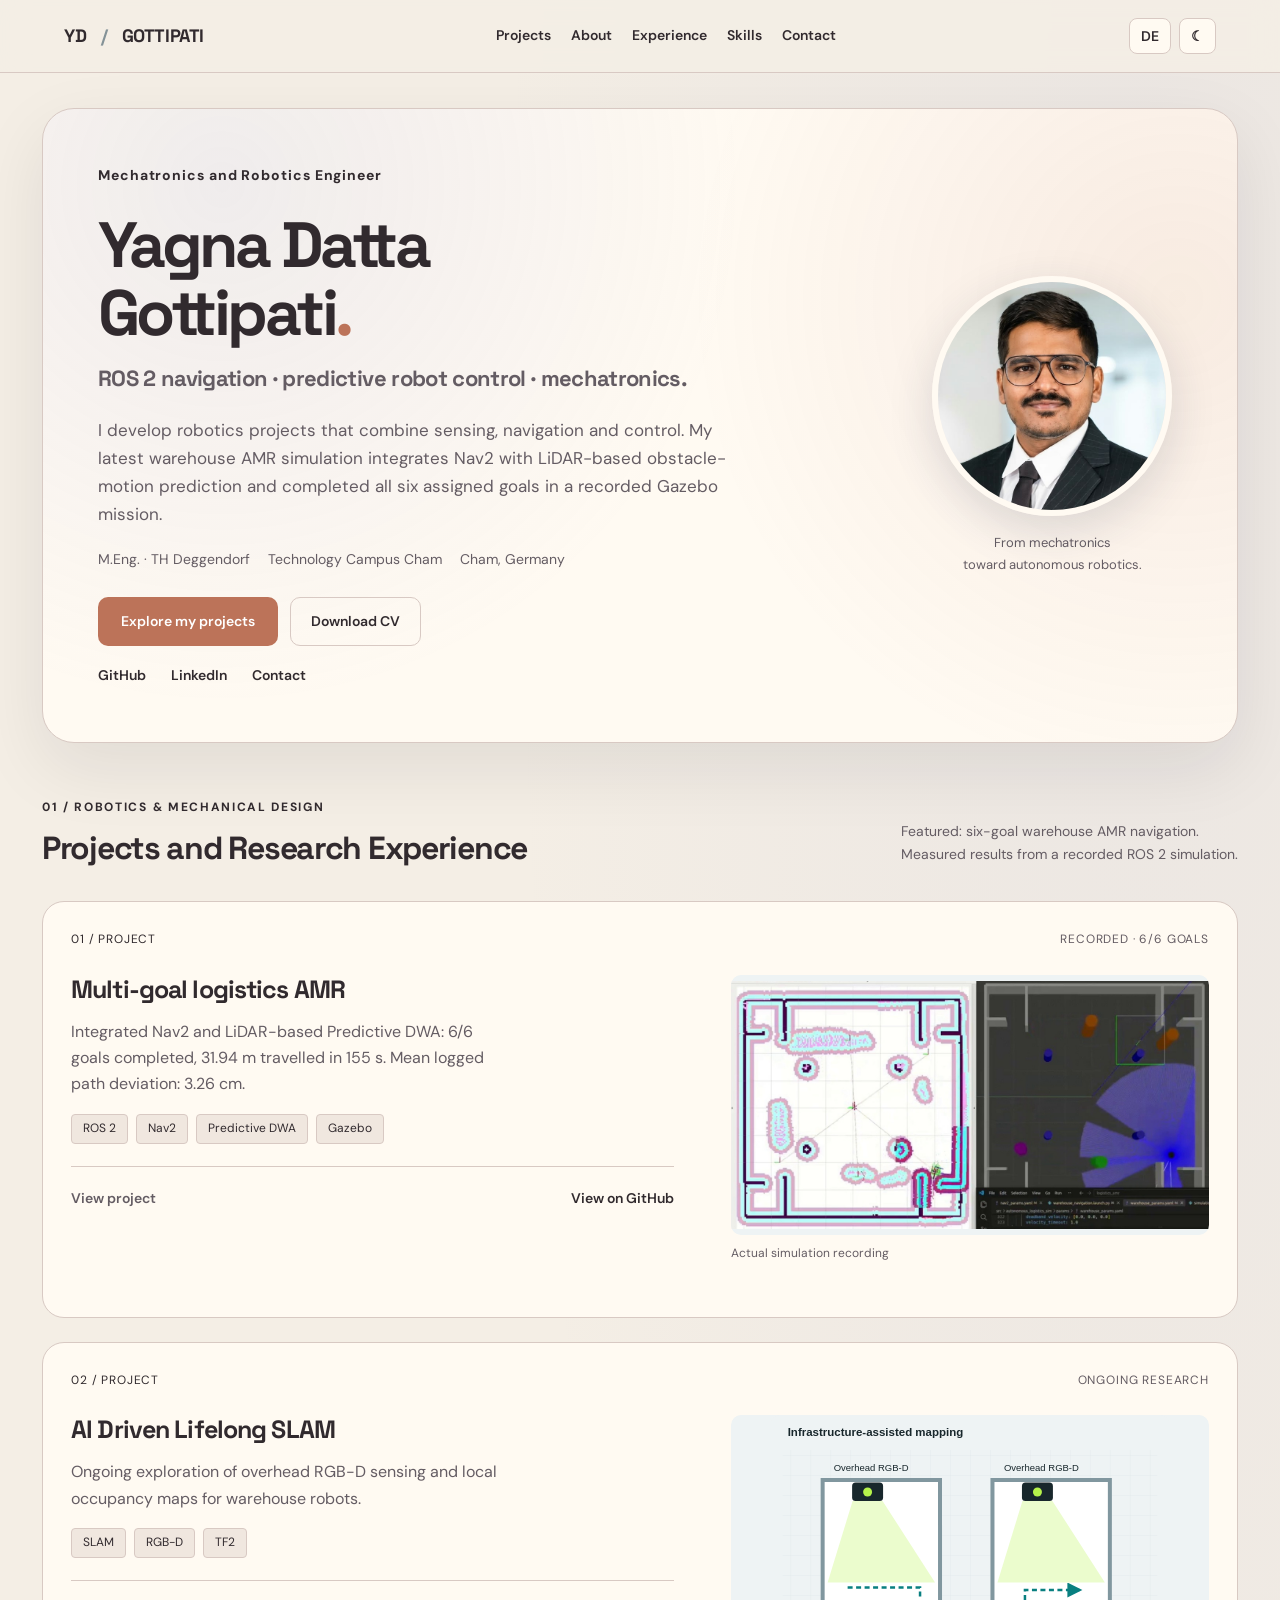
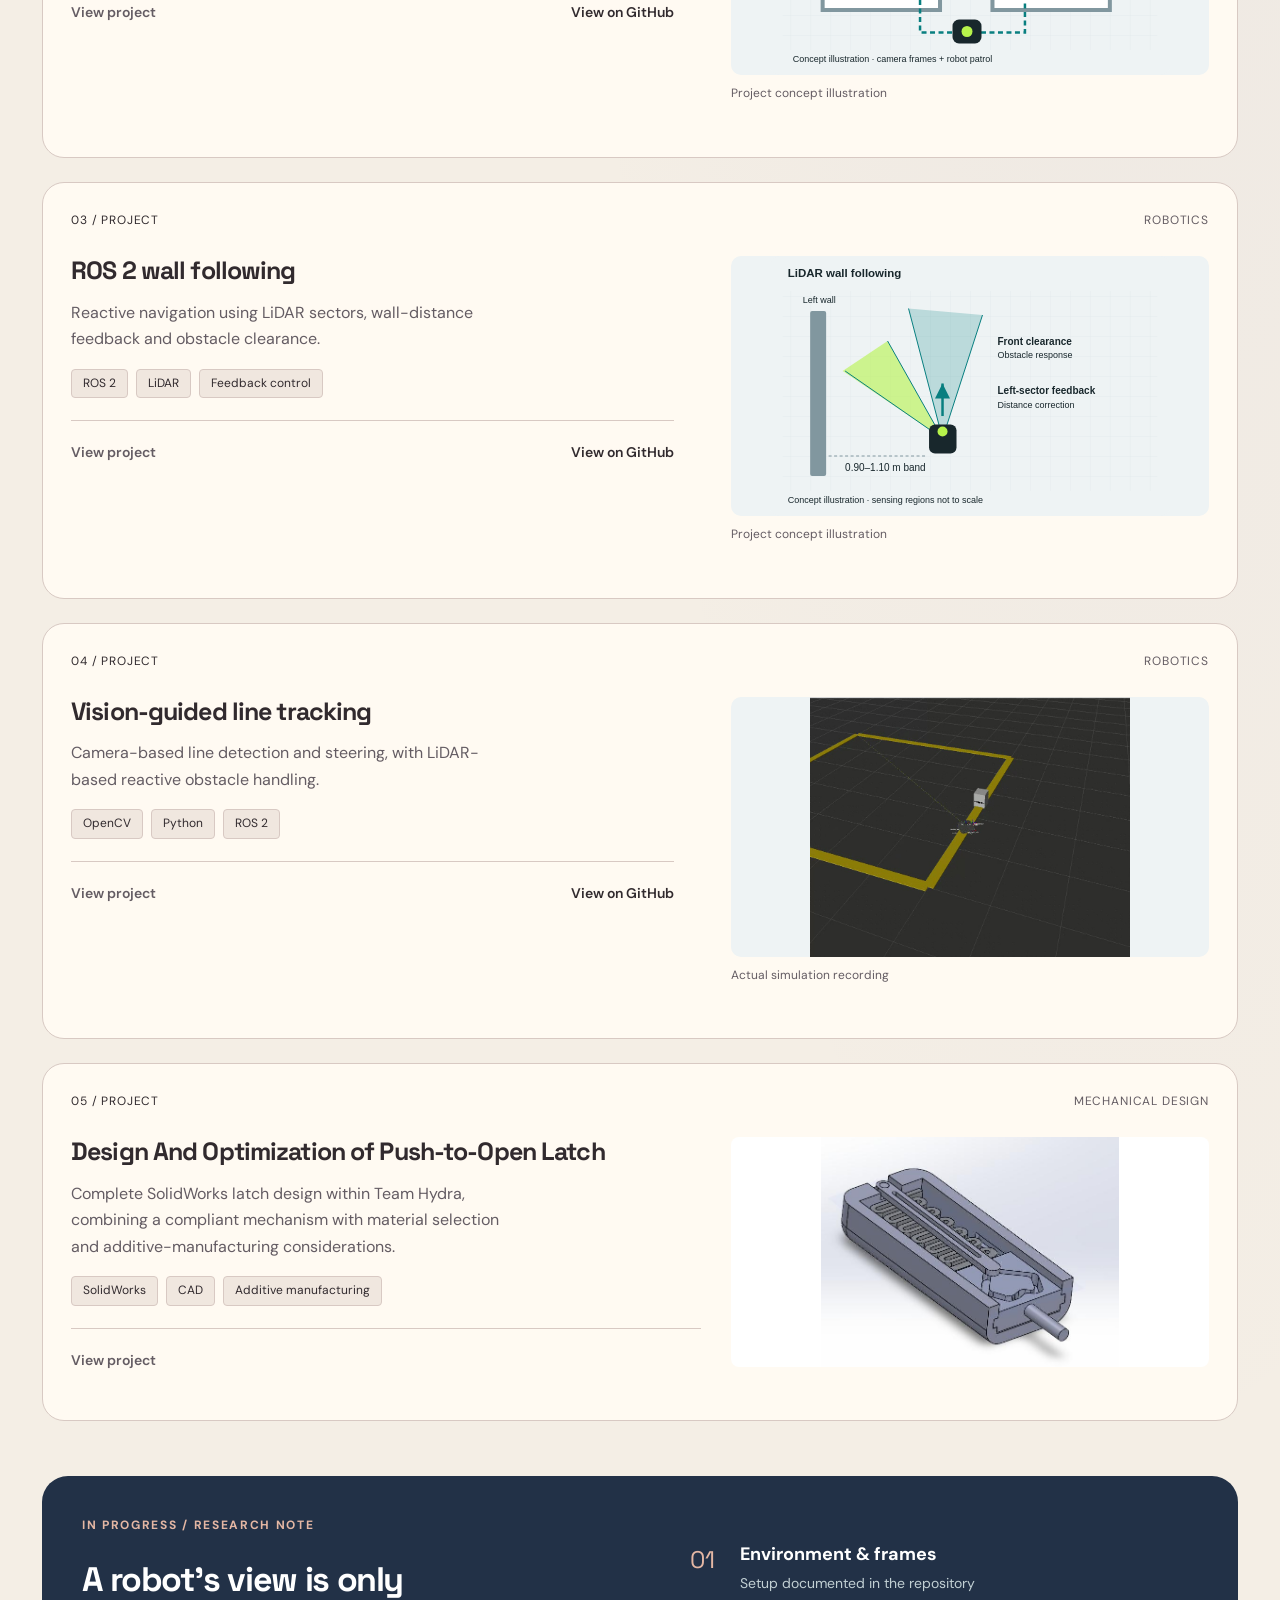
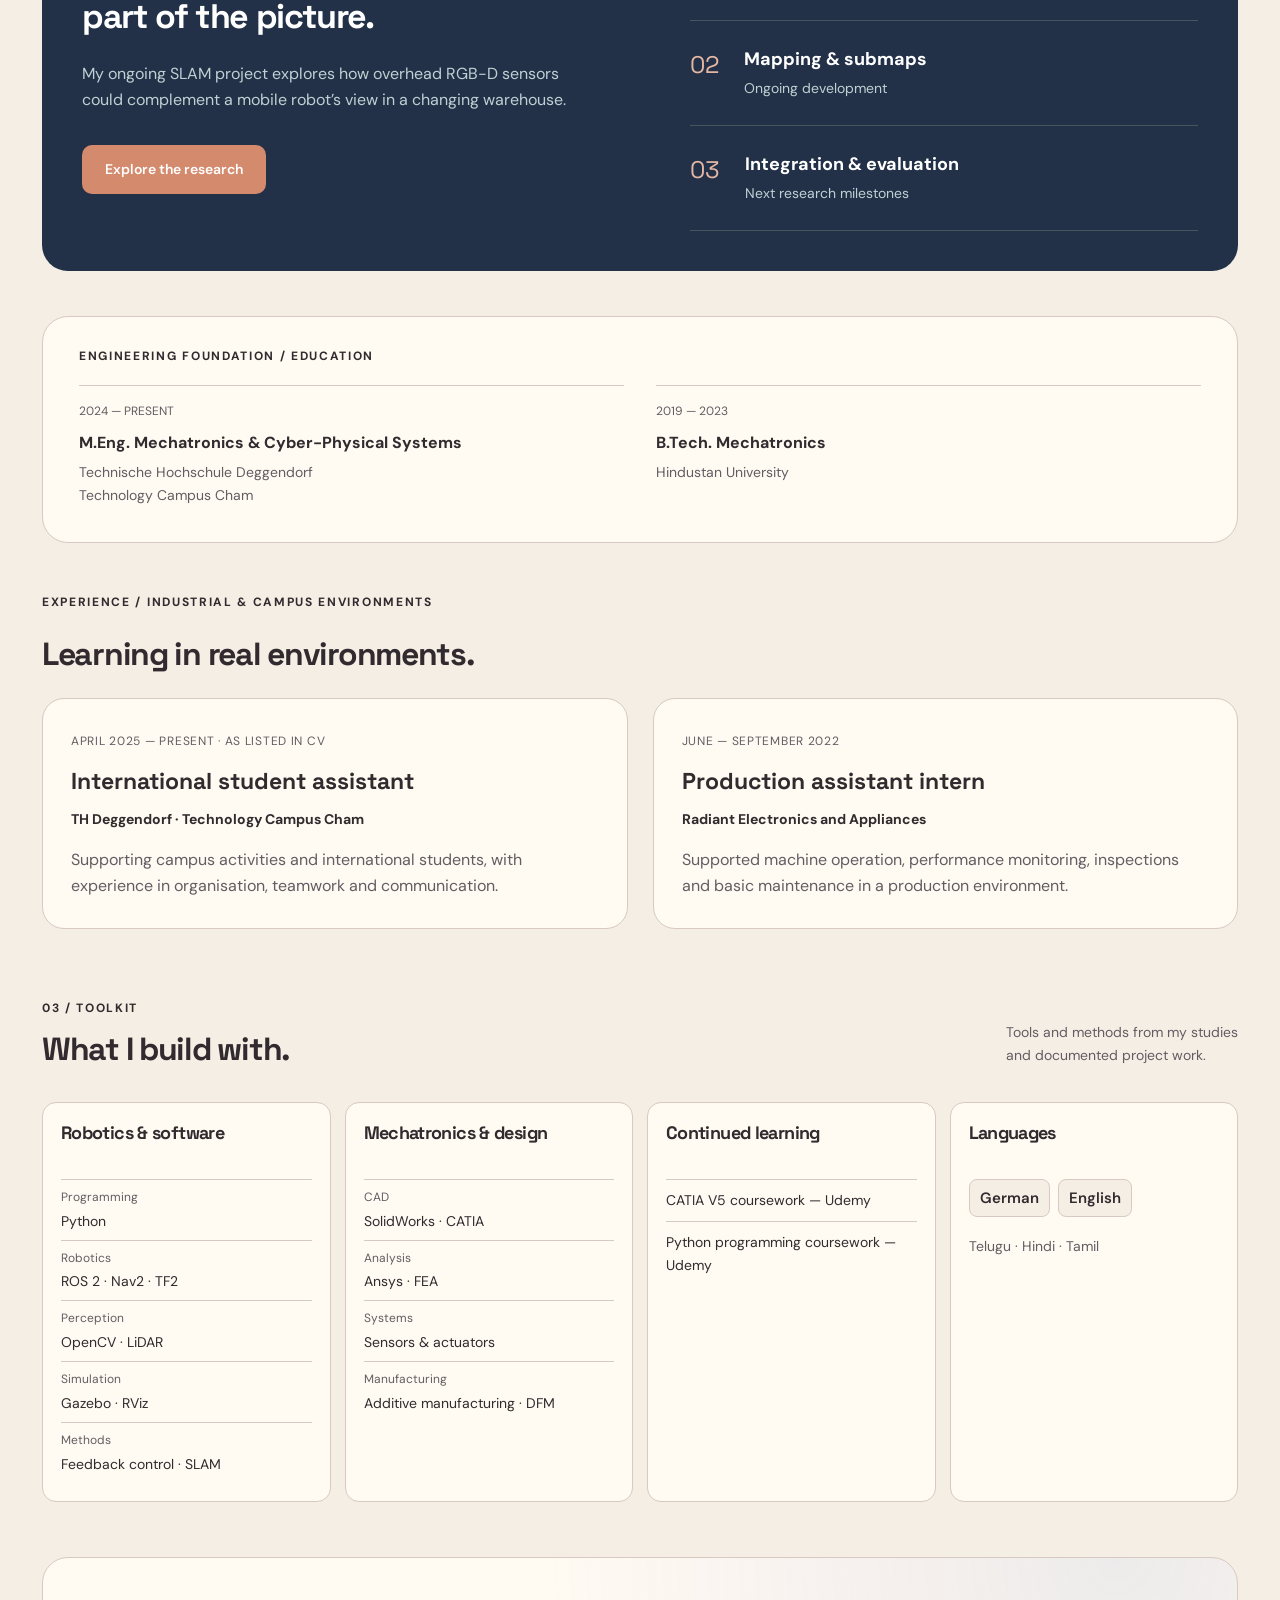
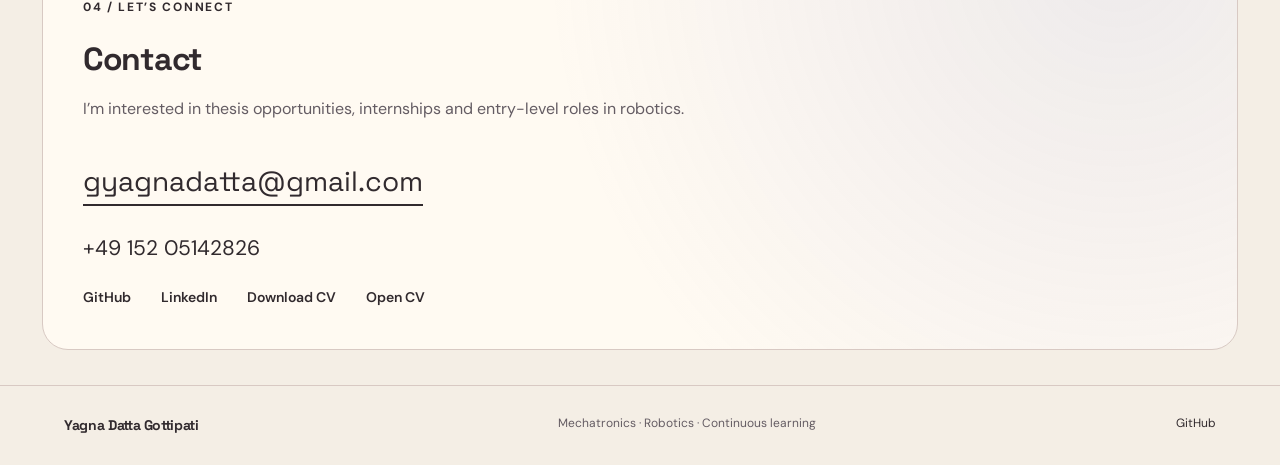
==== commit f8ac6832: "Add project-specific visuals to every robotics portfolio card" ====
--- a/index.html
+++ b/index.html
@@ -1,2 +1,2 @@
 <!doctype html>
-<html lang="en"><head><meta charset="utf-8"><meta name="viewport" content="width=device-width,initial-scale=1"><title>Mechatronics &amp; Robotics | Yagna Datta Gottipati</title><meta name="description" content="Mechatronics and robotics portfolio of Yagna Datta Gottipati. Explore ROS 2 navigation, vision-guided control and ongoing SLAM research."><link rel="stylesheet" href="/style.css"><link rel="icon" href="data:image/svg+xml,%3Csvg%20xmlns='http://www.w3.org/2000/svg'%20viewBox='0%200%2032%2032'%3E%3Crect%20width='32'%20height='32'%20rx='8'%20fill='%2318272c'/%3E%3Cpath%20d='M8%208l8%2010%208-10M16%2018v7'%20fill='none'%20stroke='%23b6f34b'%20stroke-width='3'/%3E%3C/svg%3E"></head><body><a class="skip" href="#main">Skip to content</a><header><a class="brand" href="/">YD<span> / </span>GOTTIPATI</a><nav aria-label="Main navigation"><a href="/#work">Projects</a><a href="/#about">About</a><a href="/#experience">Experience</a><a href="/#skills">Skills</a><a href="/#contact">Contact</a><a class="cv" href="/yagna-datta-cv.pdf" download="Yagna-Datta-Gottipati-CV.pdf" target="_blank" rel="noopener">Download CV</a></nav><div class="preferences"><button type="button" id="language" aria-label="Switch language">DE</button><button type="button" id="theme" aria-label="Switch colour theme">☾</button></div></header><main id="main"><section class="hero" id="home"><div class="hero-copy"><p class="eyebrow">Mechatronics and Robotics Engineer</p><h1>Yagna Datta<br>Gottipati<span class="hero-period">.</span></h1><h2 class="role">ROS 2 navigation · predictive robot control · mechatronics.</h2><p class="intro">I develop robotics projects that combine sensing, navigation and control. My latest warehouse AMR simulation integrates Nav2 with LiDAR-based obstacle-motion prediction and completed all six assigned goals in a recorded Gazebo mission.</p><div class="hero-facts"><span>M.Eng. · TH Deggendorf</span><span>Technology Campus Cham</span><span>Cham, Germany</span></div><div class="hero-actions"><a class="button" href="#work">Explore my projects</a><a class="outline-button" href="/yagna-datta-cv.pdf" download="Yagna-Datta-Gottipati-CV.pdf" target="_blank" rel="noopener">Download CV</a></div><div class="social-row"><a href="https://github.com/YAGNADATTA25" target="_blank" rel="noopener">GitHub</a><a href="https://de.linkedin.com/in/yagna-datta-gottipati-1091b8241" target="_blank" rel="noopener">LinkedIn</a><a href="#contact">Contact</a></div></div><div class="portrait-wrap"><div class="portrait-frame"><img class="portrait" src="/portrait-new.jpg" alt="Portrait of Yagna Datta Gottipati"></div><p>From mechatronics<br>toward autonomous robotics.</p></div></section><section class="work section" id="work"><div class="section-head"><div><p class="eyebrow">01 / ROBOTICS &amp; MECHANICAL DESIGN</p><h2>Projects and Research Experience</h2></div><p>Featured: six-goal warehouse AMR navigation.<br>Measured results from a recorded ROS 2 simulation.</p></div><div class="project-grid"><article class="project"><div class="project-top"><span class="number">01 / PROJECT</span><span class="kind">RECORDED · 6/6 GOALS</span></div><h3>Multi-goal logistics AMR</h3><p>Integrated Nav2 and LiDAR-based Predictive DWA: 6/6 goals completed, 31.94 m travelled in 155 s. Mean logged path deviation: 3.26 cm.</p><div class="tags"><span>ROS 2</span><span>Nav2</span><span>Predictive DWA</span><span>Gazebo</span></div><div class="project-bottom"><a class="project-detail-link" href="/logistics-amr.html">View project</a><a class="github-link" href="https://github.com/YAGNADATTA25/Multi-Goal-Logistics-AMR-with-Hybrid-Predictive-DWA-and-Directional-Safety-Reflex-Loops." target="_blank" rel="noopener">View on GitHub</a></div></article><article class="project"><div class="project-top"><span class="number">02 / PROJECT</span><span class="kind">ONGOING RESEARCH</span></div><h3>AI Driven Lifelong SLAM</h3><p>Ongoing exploration of overhead RGB-D sensing and local occupancy maps for warehouse robots.</p><div class="tags"><span>SLAM</span><span>RGB-D</span><span>TF2</span></div><div class="project-bottom"><a class="project-detail-link" href="/lifelong-slam.html">View project</a><a class="github-link" href="https://github.com/YAGNADATTA25/lifelong-slam-ai-warehouse" target="_blank" rel="noopener">View on GitHub</a></div></article><article class="project"><div class="project-top"><span class="number">03 / PROJECT</span><span class="kind">ROBOTICS</span></div><h3>ROS 2 wall following</h3><p>Reactive navigation using LiDAR sectors, wall-distance feedback and obstacle clearance.</p><div class="tags"><span>ROS 2</span><span>LiDAR</span><span>Feedback control</span></div><div class="project-bottom"><a class="project-detail-link" href="/wall-following.html">View project</a><a class="github-link" href="https://github.com/YAGNADATTA25/ROS2-WALL-FOLLOWING-WITH-ASYMMETRIC-ANGULAR-SHEILDING" target="_blank" rel="noopener">View on GitHub</a></div></article><article class="project"><div class="project-top"><span class="number">04 / PROJECT</span><span class="kind">ROBOTICS</span></div><h3>Vision-guided line tracking</h3><p>Camera-based line detection and steering, with LiDAR-based reactive obstacle handling.</p><div class="tags"><span>OpenCV</span><span>Python</span><span>ROS 2</span></div><div class="project-bottom"><a class="project-detail-link" href="/line-tracking.html">View project</a><a class="github-link" href="https://github.com/YAGNADATTA25/autonomous-line-tracking-vision-robot" target="_blank" rel="noopener">View on GitHub</a></div></article><article class="project latch-project"><div class="project-top"><span class="number">05 / PROJECT</span><span class="kind">MECHANICAL DESIGN</span></div><img class="latch-card-image" src="/latch-media/internal-assembly.jpg" alt="SolidWorks push-to-open latch assembly" loading="lazy"><h3>Design And Optimization of Push-to-Open Latch</h3><p>Complete SolidWorks latch design within Team Hydra, combining a compliant mechanism with material selection and additive-manufacturing considerations.</p><div class="tags"><span>SolidWorks</span><span>CAD</span><span>Additive manufacturing</span></div><div class="project-bottom"><a class="project-detail-link" href="/push-to-open-latch.html">View project</a></div></article></div></section><section class="research section"><div><p class="eyebrow">IN PROGRESS / RESEARCH NOTE</p><h2>A robot’s view is only<br>part of the picture.</h2><p>My ongoing SLAM project explores how overhead RGB-D sensors could complement a mobile robot’s view in a changing warehouse.</p><a class="button light" href="/lifelong-slam.html">Explore the research</a></div><div class="roadmap"><div><span>01</span><p><b>Environment &amp; frames</b><small>Setup documented in the repository</small></p></div><div><span>02</span><p><b>Mapping &amp; submaps</b><small>Ongoing development</small></p></div><div><span>03</span><p><b>Integration &amp; evaluation</b><small>Next research milestones</small></p></div></div></section><section class="about section education-only" id="about"><p class="eyebrow">ENGINEERING FOUNDATION / EDUCATION</p><div class="education"><div><span>2024 — PRESENT</span><b>M.Eng. Mechatronics &amp; Cyber-Physical Systems</b><p>Technische Hochschule Deggendorf<br>Technology Campus Cham</p></div><div><span>2019 — 2023</span><b>B.Tech. Mechatronics</b><p>Hindustan University</p></div></div></section><section class="experience section" id="experience"><p class="eyebrow">EXPERIENCE / INDUSTRIAL &amp; CAMPUS ENVIRONMENTS</p><h2>Learning in real environments.</h2><div class="experience-grid"><article><span class="experience-date">APRIL 2025 — PRESENT · AS LISTED IN CV</span><h3>International student assistant</h3><b>TH Deggendorf · Technology Campus Cham</b><p>Supporting campus activities and international students, with experience in organisation, teamwork and communication.</p></article><article><span class="experience-date">JUNE — SEPTEMBER 2022</span><h3>Production assistant intern</h3><b>Radiant Electronics and Appliances</b><p>Supported machine operation, performance monitoring, inspections and basic maintenance in a production environment.</p></article></div></section><section class="skills section" id="skills"><div class="section-head"><div><p class="eyebrow">03 / TOOLKIT</p><h2>What I build with.</h2></div><p>Tools and methods from my studies<br>and documented project work.</p></div><div class="skill-grid"><div><h3>Robotics &amp; software</h3><dl class="tool-list"><div><dt>Programming</dt><dd>Python</dd></div><div><dt>Robotics</dt><dd>ROS 2 · Nav2 · TF2</dd></div><div><dt>Perception</dt><dd>OpenCV · LiDAR</dd></div><div><dt>Simulation</dt><dd>Gazebo · RViz</dd></div><div><dt>Methods</dt><dd>Feedback control · SLAM</dd></div></dl></div><div><h3>Mechatronics &amp; design</h3><dl class="tool-list"><div><dt>CAD</dt><dd>SolidWorks · CATIA</dd></div><div><dt>Analysis</dt><dd>Ansys · FEA</dd></div><div><dt>Systems</dt><dd>Sensors &amp; actuators</dd></div><div><dt>Manufacturing</dt><dd>Additive manufacturing · DFM</dd></div></dl></div><div><h3>Continued learning</h3><ul class="learning-list"><li>CATIA V5 coursework — Udemy</li><li>Python programming coursework — Udemy</li></ul></div><div><h3>Languages</h3><div class="primary-languages"><span>German</span><span>English</span></div><p class="other-languages">Telugu · Hindi · Tamil</p></div></div></section><section class="contact section" id="contact"><p class="eyebrow">04 / LET’S CONNECT</p><h2>Contact</h2><p>I’m interested in thesis opportunities, internships and entry-level roles in robotics.</p><a class="email" href="mailto:gyagnadatta@gmail.com">gyagnadatta@gmail.com</a><a class="phone" href="tel:+4915205142826">+49 152 05142826</a><div class="contact-links"><a href="https://github.com/YAGNADATTA25" target="_blank" rel="noopener">GitHub</a><a href="https://de.linkedin.com/in/yagna-datta-gottipati-1091b8241" target="_blank" rel="noopener">LinkedIn</a><a href="/yagna-datta-cv.pdf" download="Yagna-Datta-Gottipati-CV.pdf" target="_blank" rel="noopener">Download CV</a><a href="/yagna-datta-cv.pdf" target="_blank" rel="noopener">Open CV</a></div></section></main><footer><a class="brand" href="/">Yagna Datta Gottipati</a><span>Mechatronics · Robotics · Continuous learning</span><a href="https://github.com/YAGNADATTA25" target="_blank" rel="noopener">GitHub</a></footer><script src="/preferences.js"></script></body></html>+<html lang="en"><head><meta charset="utf-8"><meta name="viewport" content="width=device-width,initial-scale=1"><title>Mechatronics &amp; Robotics | Yagna Datta Gottipati</title><meta name="description" content="Mechatronics and robotics portfolio of Yagna Datta Gottipati. Explore ROS 2 navigation, vision-guided control and ongoing SLAM research."><link rel="stylesheet" href="/style.css"><link rel="icon" href="data:image/svg+xml,%3Csvg%20xmlns='http://www.w3.org/2000/svg'%20viewBox='0%200%2032%2032'%3E%3Crect%20width='32'%20height='32'%20rx='8'%20fill='%2318272c'/%3E%3Cpath%20d='M8%208l8%2010%208-10M16%2018v7'%20fill='none'%20stroke='%23b6f34b'%20stroke-width='3'/%3E%3C/svg%3E"></head><body><a class="skip" href="#main">Skip to content</a><header><a class="brand" href="/">YD<span> / </span>GOTTIPATI</a><nav aria-label="Main navigation"><a href="/#work">Projects</a><a href="/#about">About</a><a href="/#experience">Experience</a><a href="/#skills">Skills</a><a href="/#contact">Contact</a><a class="cv" href="/yagna-datta-cv.pdf" download="Yagna-Datta-Gottipati-CV.pdf" target="_blank" rel="noopener">Download CV</a></nav><div class="preferences"><button type="button" id="language" aria-label="Switch language">DE</button><button type="button" id="theme" aria-label="Switch colour theme">☾</button></div></header><main id="main"><section class="hero" id="home"><div class="hero-copy"><p class="eyebrow">Mechatronics and Robotics Engineer</p><h1>Yagna Datta<br>Gottipati<span class="hero-period">.</span></h1><h2 class="role">ROS 2 navigation · predictive robot control · mechatronics.</h2><p class="intro">I develop robotics projects that combine sensing, navigation and control. My latest warehouse AMR simulation integrates Nav2 with LiDAR-based obstacle-motion prediction and completed all six assigned goals in a recorded Gazebo mission.</p><div class="hero-facts"><span>M.Eng. · TH Deggendorf</span><span>Technology Campus Cham</span><span>Cham, Germany</span></div><div class="hero-actions"><a class="button" href="#work">Explore my projects</a><a class="outline-button" href="/yagna-datta-cv.pdf" download="Yagna-Datta-Gottipati-CV.pdf" target="_blank" rel="noopener">Download CV</a></div><div class="social-row"><a href="https://github.com/YAGNADATTA25" target="_blank" rel="noopener">GitHub</a><a href="https://de.linkedin.com/in/yagna-datta-gottipati-1091b8241" target="_blank" rel="noopener">LinkedIn</a><a href="#contact">Contact</a></div></div><div class="portrait-wrap"><div class="portrait-frame"><img class="portrait" src="/portrait-new.jpg" alt="Portrait of Yagna Datta Gottipati"></div><p>From mechatronics<br>toward autonomous robotics.</p></div></section><section class="work section" id="work"><div class="section-head"><div><p class="eyebrow">01 / ROBOTICS &amp; MECHANICAL DESIGN</p><h2>Projects and Research Experience</h2></div><p>Featured: six-goal warehouse AMR navigation.<br>Measured results from a recorded ROS 2 simulation.</p></div><div class="project-grid"><article class="project visual-project"><div class="project-top"><span class="number">01 / PROJECT</span><span class="kind">RECORDED · 6/6 GOALS</span></div><figure class="project-visual"><img src="/project-media/logistics-amr.jpg" alt="Recorded Gazebo and RViz warehouse AMR mission" loading="lazy"><figcaption>Actual simulation recording</figcaption></figure><h3>Multi-goal logistics AMR</h3><p>Integrated Nav2 and LiDAR-based Predictive DWA: 6/6 goals completed, 31.94 m travelled in 155 s. Mean logged path deviation: 3.26 cm.</p><div class="tags"><span>ROS 2</span><span>Nav2</span><span>Predictive DWA</span><span>Gazebo</span></div><div class="project-bottom"><a class="project-detail-link" href="/logistics-amr.html">View project</a><a class="github-link" href="https://github.com/YAGNADATTA25/Multi-Goal-Logistics-AMR-with-Hybrid-Predictive-DWA-and-Directional-Safety-Reflex-Loops." target="_blank" rel="noopener">View on GitHub</a></div></article><article class="project visual-project"><div class="project-top"><span class="number">02 / PROJECT</span><span class="kind">ONGOING RESEARCH</span></div><figure class="project-visual"><img src="/project-media/lifelong-slam.svg" alt="Concept diagram of overhead RGB-D cameras and robot mapping patrol" loading="lazy"><figcaption>Project concept illustration</figcaption></figure><h3>AI Driven Lifelong SLAM</h3><p>Ongoing exploration of overhead RGB-D sensing and local occupancy maps for warehouse robots.</p><div class="tags"><span>SLAM</span><span>RGB-D</span><span>TF2</span></div><div class="project-bottom"><a class="project-detail-link" href="/lifelong-slam.html">View project</a><a class="github-link" href="https://github.com/YAGNADATTA25/lifelong-slam-ai-warehouse" target="_blank" rel="noopener">View on GitHub</a></div></article><article class="project visual-project"><div class="project-top"><span class="number">03 / PROJECT</span><span class="kind">ROBOTICS</span></div><figure class="project-visual"><img src="/project-media/wall-following.svg" alt="Concept diagram of LiDAR wall-distance feedback and frontal obstacle detection" loading="lazy"><figcaption>Project concept illustration</figcaption></figure><h3>ROS 2 wall following</h3><p>Reactive navigation using LiDAR sectors, wall-distance feedback and obstacle clearance.</p><div class="tags"><span>ROS 2</span><span>LiDAR</span><span>Feedback control</span></div><div class="project-bottom"><a class="project-detail-link" href="/wall-following.html">View project</a><a class="github-link" href="https://github.com/YAGNADATTA25/ROS2-WALL-FOLLOWING-WITH-ASYMMETRIC-ANGULAR-SHEILDING" target="_blank" rel="noopener">View on GitHub</a></div></article><article class="project visual-project"><div class="project-top"><span class="number">04 / PROJECT</span><span class="kind">ROBOTICS</span></div><figure class="project-visual"><img src="/project-media/line-tracking.jpg" alt="RViz view of the yellow-line tracking simulation and obstacle" loading="lazy"><figcaption>Actual simulation recording</figcaption></figure><h3>Vision-guided line tracking</h3><p>Camera-based line detection and steering, with LiDAR-based reactive obstacle handling.</p><div class="tags"><span>OpenCV</span><span>Python</span><span>ROS 2</span></div><div class="project-bottom"><a class="project-detail-link" href="/line-tracking.html">View project</a><a class="github-link" href="https://github.com/YAGNADATTA25/autonomous-line-tracking-vision-robot" target="_blank" rel="noopener">View on GitHub</a></div></article><article class="project latch-project"><div class="project-top"><span class="number">05 / PROJECT</span><span class="kind">MECHANICAL DESIGN</span></div><img class="latch-card-image" src="/latch-media/internal-assembly.jpg" alt="SolidWorks push-to-open latch assembly" loading="lazy"><h3>Design And Optimization of Push-to-Open Latch</h3><p>Complete SolidWorks latch design within Team Hydra, combining a compliant mechanism with material selection and additive-manufacturing considerations.</p><div class="tags"><span>SolidWorks</span><span>CAD</span><span>Additive manufacturing</span></div><div class="project-bottom"><a class="project-detail-link" href="/push-to-open-latch.html">View project</a></div></article></div></section><section class="research section"><div><p class="eyebrow">IN PROGRESS / RESEARCH NOTE</p><h2>A robot’s view is only<br>part of the picture.</h2><p>My ongoing SLAM project explores how overhead RGB-D sensors could complement a mobile robot’s view in a changing warehouse.</p><a class="button light" href="/lifelong-slam.html">Explore the research</a></div><div class="roadmap"><div><span>01</span><p><b>Environment &amp; frames</b><small>Setup documented in the repository</small></p></div><div><span>02</span><p><b>Mapping &amp; submaps</b><small>Ongoing development</small></p></div><div><span>03</span><p><b>Integration &amp; evaluation</b><small>Next research milestones</small></p></div></div></section><section class="about section education-only" id="about"><p class="eyebrow">ENGINEERING FOUNDATION / EDUCATION</p><div class="education"><div><span>2024 — PRESENT</span><b>M.Eng. Mechatronics &amp; Cyber-Physical Systems</b><p>Technische Hochschule Deggendorf<br>Technology Campus Cham</p></div><div><span>2019 — 2023</span><b>B.Tech. Mechatronics</b><p>Hindustan University</p></div></div></section><section class="experience section" id="experience"><p class="eyebrow">EXPERIENCE / INDUSTRIAL &amp; CAMPUS ENVIRONMENTS</p><h2>Learning in real environments.</h2><div class="experience-grid"><article><span class="experience-date">APRIL 2025 — PRESENT · AS LISTED IN CV</span><h3>International student assistant</h3><b>TH Deggendorf · Technology Campus Cham</b><p>Supporting campus activities and international students, with experience in organisation, teamwork and communication.</p></article><article><span class="experience-date">JUNE — SEPTEMBER 2022</span><h3>Production assistant intern</h3><b>Radiant Electronics and Appliances</b><p>Supported machine operation, performance monitoring, inspections and basic maintenance in a production environment.</p></article></div></section><section class="skills section" id="skills"><div class="section-head"><div><p class="eyebrow">03 / TOOLKIT</p><h2>What I build with.</h2></div><p>Tools and methods from my studies<br>and documented project work.</p></div><div class="skill-grid"><div><h3>Robotics &amp; software</h3><dl class="tool-list"><div><dt>Programming</dt><dd>Python</dd></div><div><dt>Robotics</dt><dd>ROS 2 · Nav2 · TF2</dd></div><div><dt>Perception</dt><dd>OpenCV · LiDAR</dd></div><div><dt>Simulation</dt><dd>Gazebo · RViz</dd></div><div><dt>Methods</dt><dd>Feedback control · SLAM</dd></div></dl></div><div><h3>Mechatronics &amp; design</h3><dl class="tool-list"><div><dt>CAD</dt><dd>SolidWorks · CATIA</dd></div><div><dt>Analysis</dt><dd>Ansys · FEA</dd></div><div><dt>Systems</dt><dd>Sensors &amp; actuators</dd></div><div><dt>Manufacturing</dt><dd>Additive manufacturing · DFM</dd></div></dl></div><div><h3>Continued learning</h3><ul class="learning-list"><li>CATIA V5 coursework — Udemy</li><li>Python programming coursework — Udemy</li></ul></div><div><h3>Languages</h3><div class="primary-languages"><span>German</span><span>English</span></div><p class="other-languages">Telugu · Hindi · Tamil</p></div></div></section><section class="contact section" id="contact"><p class="eyebrow">04 / LET’S CONNECT</p><h2>Contact</h2><p>I’m interested in thesis opportunities, internships and entry-level roles in robotics.</p><a class="email" href="mailto:gyagnadatta@gmail.com">gyagnadatta@gmail.com</a><a class="phone" href="tel:+4915205142826">+49 152 05142826</a><div class="contact-links"><a href="https://github.com/YAGNADATTA25" target="_blank" rel="noopener">GitHub</a><a href="https://de.linkedin.com/in/yagna-datta-gottipati-1091b8241" target="_blank" rel="noopener">LinkedIn</a><a href="/yagna-datta-cv.pdf" download="Yagna-Datta-Gottipati-CV.pdf" target="_blank" rel="noopener">Download CV</a><a href="/yagna-datta-cv.pdf" target="_blank" rel="noopener">Open CV</a></div></section></main><footer><a class="brand" href="/">Yagna Datta Gottipati</a><span>Mechatronics · Robotics · Continuous learning</span><a href="https://github.com/YAGNADATTA25" target="_blank" rel="noopener">GitHub</a></footer><script src="/preferences.js"></script></body></html>
--- a/style.css
+++ b/style.css
@@ -9,3 +9,6 @@
 
 /* Team Hydra mechanical-design project */
 .latch-detail h1{font-size:clamp(36px,5vw,70px);max-width:1050px}.latch-hero{margin:40px 0 60px;background:white;border:1px solid var(--line);border-radius:12px;overflow:hidden}.latch-hero img{display:block;width:100%;max-height:510px;object-fit:contain}.latch-hero figcaption{color:#536369;padding:14px 22px;margin:0}.latch-section{margin:65px 0}.latch-section>p{max-width:850px;color:var(--muted)}.latch-gallery,.latch-analysis{display:grid;grid-template-columns:1fr 1fr;gap:32px;align-items:center}.latch-gallery figure,.latch-analysis figure{margin:0}.latch-gallery img{width:100%;height:290px;object-fit:contain;background:#fff;border-radius:10px}.latch-analysis img{width:100%;background:#fff;border-radius:10px}.latch-detail figcaption,.latch-caption{font-size:13px;color:var(--muted);margin-top:14px}.latch-metrics{margin:24px 0}.latch-metrics>div{display:flex;gap:20px;border-top:1px solid var(--line);padding:12px 0;align-items:baseline}.latch-metrics dt{font-size:25px;font-weight:700;min-width:140px}.latch-metrics dd{margin:0;color:var(--muted)}.latch-card-image{width:100%;height:200px;object-fit:contain;background:white;border-radius:8px;margin:10px 0 24px}.latch-project{grid-column:1/-1;display:block}.latch-project .latch-card-image{float:right;width:42%;height:230px;margin:0 0 25px 30px}.latch-project:after{content:"";display:block;clear:both}.latch-project .project-bottom{margin-top:22px}@media(max-width:700px){.latch-gallery,.latch-analysis{grid-template-columns:1fr}.latch-project .latch-card-image{float:none;width:100%;margin:0 0 24px}.latch-metrics>div{display:block}.latch-gallery img{height:auto}.latch-detail h1{overflow-wrap:break-word}}
+
+/* Consistent project imagery across the portfolio. */
+.project.visual-project{grid-column:1/-1;display:block}.project.visual-project:after{content:"";display:block;clear:both}.project-visual{float:right;width:42%;margin:0 0 25px 30px}.project-visual img{display:block;width:100%;height:260px;object-fit:contain;background:#eef3f4;border-radius:10px}.project-visual figcaption{font-size:12px;color:var(--muted);margin-top:9px}.visual-project .project-bottom{margin-top:22px;max-width:53%}.visual-project h3{max-width:54%}@media(max-width:700px){.project-visual{float:none;width:100%;margin:0 0 24px}.project-visual img{height:auto;max-height:310px}.visual-project h3,.visual-project .project-bottom{max-width:none}}
